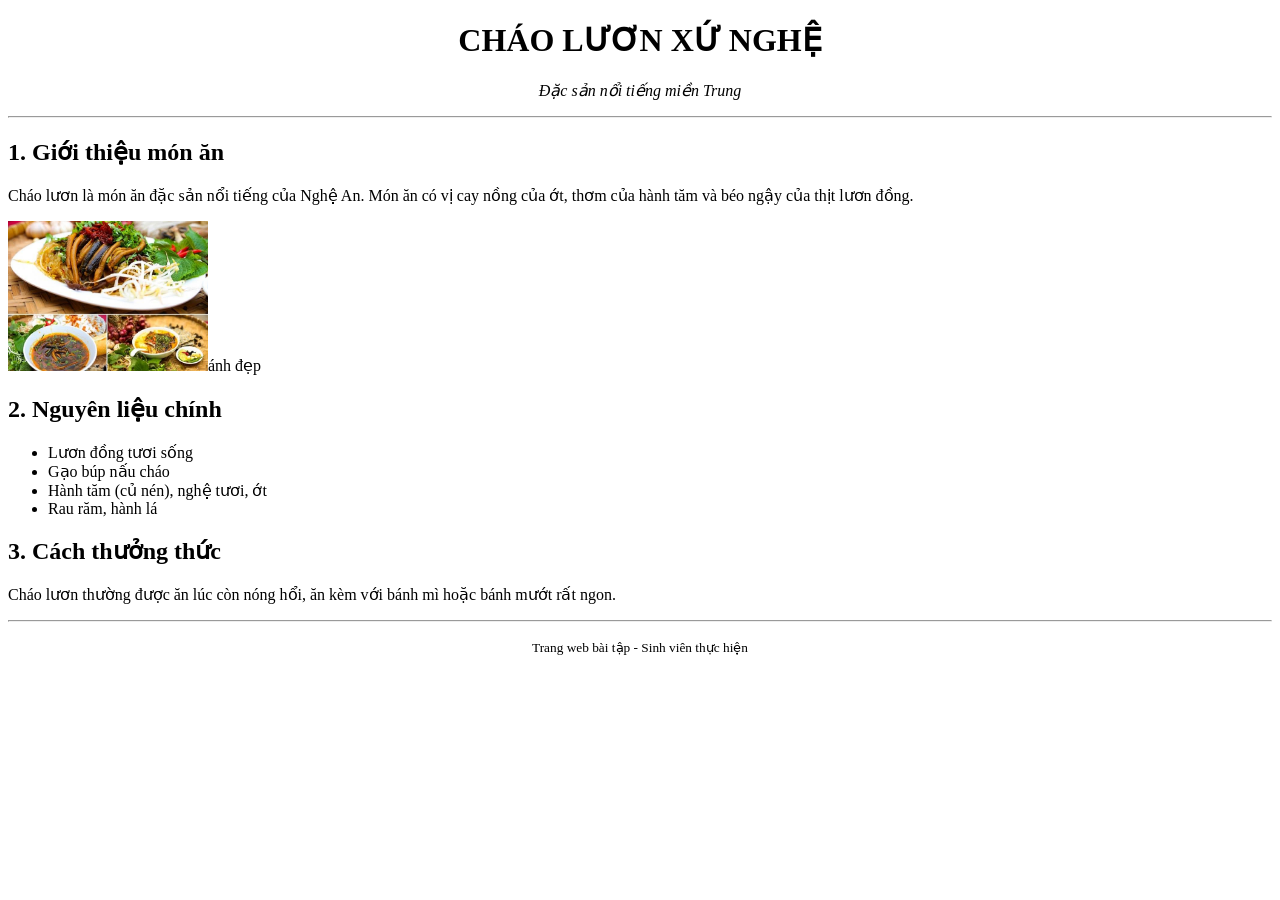
==== index.html @ 2022bf7c "Fix HTML structure and update image source sua anh" ====
<!DOCTYPE html>
<html lang="vi">
<head>
    <meta charset="UTF-8">
    <title>Chao Luon Xu Nghe _ Dac San Mien Trung</title>
</head>
<body>

    <!-- Tiêu đề chính -->
    <h1 align="center">CHÁO LƯƠN XỨ NGHỆ</h1>
    <p align="center"><i>Đặc sản nổi tiếng miền Trung</i></p>

    <hr>

     
</body>
    <!-- Giới thiệu -->
    <h2>1. Giới thiệu món ăn</h2>
    <p>Cháo lươn là món ăn đặc sản nổi tiếng của Nghệ An. Món ăn có vị cay nồng của ớt, thơm của hành tăm và béo ngậy của thịt lươn đồng.</p>
 <img src="chao-luon.jpg" title="ánh
        đẹp" alt="Không có anh" width="200"
          height="150">ánh đẹp
    <!-- Nguyên liệu -->
    <h2>2. Nguyên liệu chính</h2>
    <ul>
        <li>Lươn đồng tươi sống</li>
        <li>Gạo búp nấu cháo</li>
        <li>Hành tăm (củ nén), nghệ tươi, ớt</li>
        <li>Rau răm, hành lá</li>
    </ul>

    <!-- Thưởng thức -->
    <h2>3. Cách thưởng thức</h2>
    <p>Cháo lươn thường được ăn lúc còn nóng hổi, ăn kèm với bánh mì hoặc bánh mướt rất ngon.</p>

    <hr>

    <!-- Chân trang -->
    <p align="center"><small>Trang web bài tập - Sinh viên thực hiện</small></p>

</body>
</html>
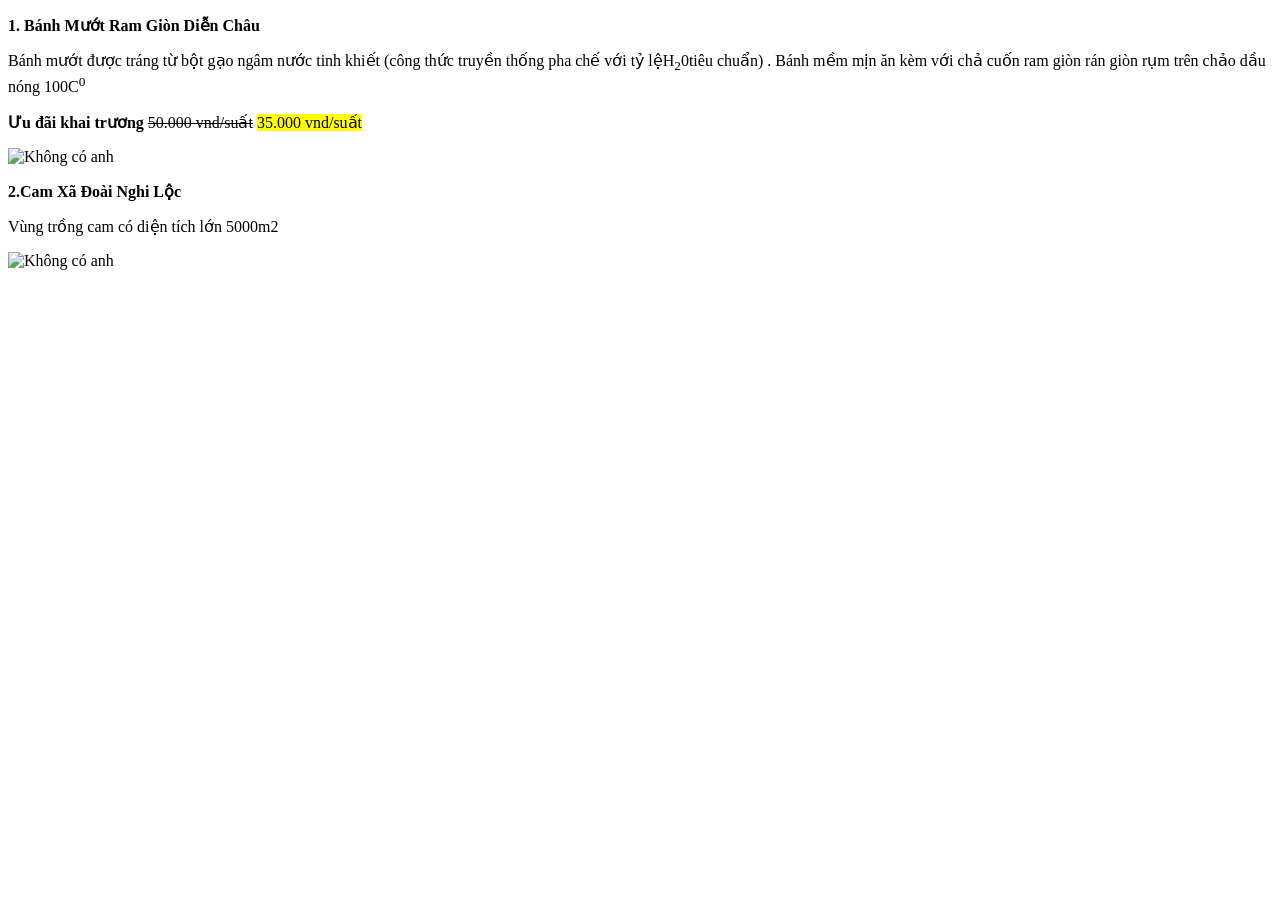
==== commit e00810c4: "Add files via upload" ====
--- a/index.html
+++ b/index.html
@@ -1,42 +1,22 @@
+
 <!DOCTYPE html>
-<html lang="vi">
+<html lang="en">
 <head>
     <meta charset="UTF-8">
-    <title>Chao Luon Xu Nghe _ Dac San Mien Trung</title>
+    <meta name="viewport" content="width=device-width, initial-scale=1.0">
+   <p> <b> 1. Bánh Mướt Ram Giòn Diễn Châu </b></p>
 </head>
 <body>
-
-    <!-- Tiêu đề chính -->
-    <h1 align="center">CHÁO LƯƠN XỨ NGHỆ</h1>
-    <p align="center"><i>Đặc sản nổi tiếng miền Trung</i></p>
-
-    <hr>
-
-     
+<p>Bánh mướt được tráng từ bột gạo ngâm nước tinh khiết (công thức truyền thống pha chế với tỷ lệH<sub>2</sub>0tiêu chuẩn)
+    . Bánh mềm mịn ăn kèm với chả cuốn ram giòn rán giòn rụm trên chảo dầu nóng 100C<sup>0</sup>  </p>
+<p><b>Ưu đãi khai trương</b>
+    <del> 50.000 vnd/suất</del>
+<mark>35.000 vnd/suất</mark></p>
+<img src="https://www.alltours.vn/wp-content/uploads/2016/11/banhmuotdienchau-300x225.jpg" 
+title="ánhđẹp" alt="Không có anh" width="200"height="150">
+<p> <b>2.Cam Xã Đoài Nghi Lộc </b></p>
+<P> Vùng trồng cam có diện tích lớn 5000m2</P>
+<img src="https://vietnammm.com/wp-content/uploads/2026/08/cam-xa-doai.jpg" 
+title="ánhđẹp" alt="Không có anh" width="200"height="150">
 </body>
-    <!-- Giới thiệu -->
-    <h2>1. Giới thiệu món ăn</h2>
-    <p>Cháo lươn là món ăn đặc sản nổi tiếng của Nghệ An. Món ăn có vị cay nồng của ớt, thơm của hành tăm và béo ngậy của thịt lươn đồng.</p>
- <img src="chao-luon.jpg" title="ánh
-        đẹp" alt="Không có anh" width="200"
-          height="150">ánh đẹp
-    <!-- Nguyên liệu -->
-    <h2>2. Nguyên liệu chính</h2>
-    <ul>
-        <li>Lươn đồng tươi sống</li>
-        <li>Gạo búp nấu cháo</li>
-        <li>Hành tăm (củ nén), nghệ tươi, ớt</li>
-        <li>Rau răm, hành lá</li>
-    </ul>
-
-    <!-- Thưởng thức -->
-    <h2>3. Cách thưởng thức</h2>
-    <p>Cháo lươn thường được ăn lúc còn nóng hổi, ăn kèm với bánh mì hoặc bánh mướt rất ngon.</p>
-
-    <hr>
-
-    <!-- Chân trang -->
-    <p align="center"><small>Trang web bài tập - Sinh viên thực hiện</small></p>
-
-</body>
-</html>
+</html>
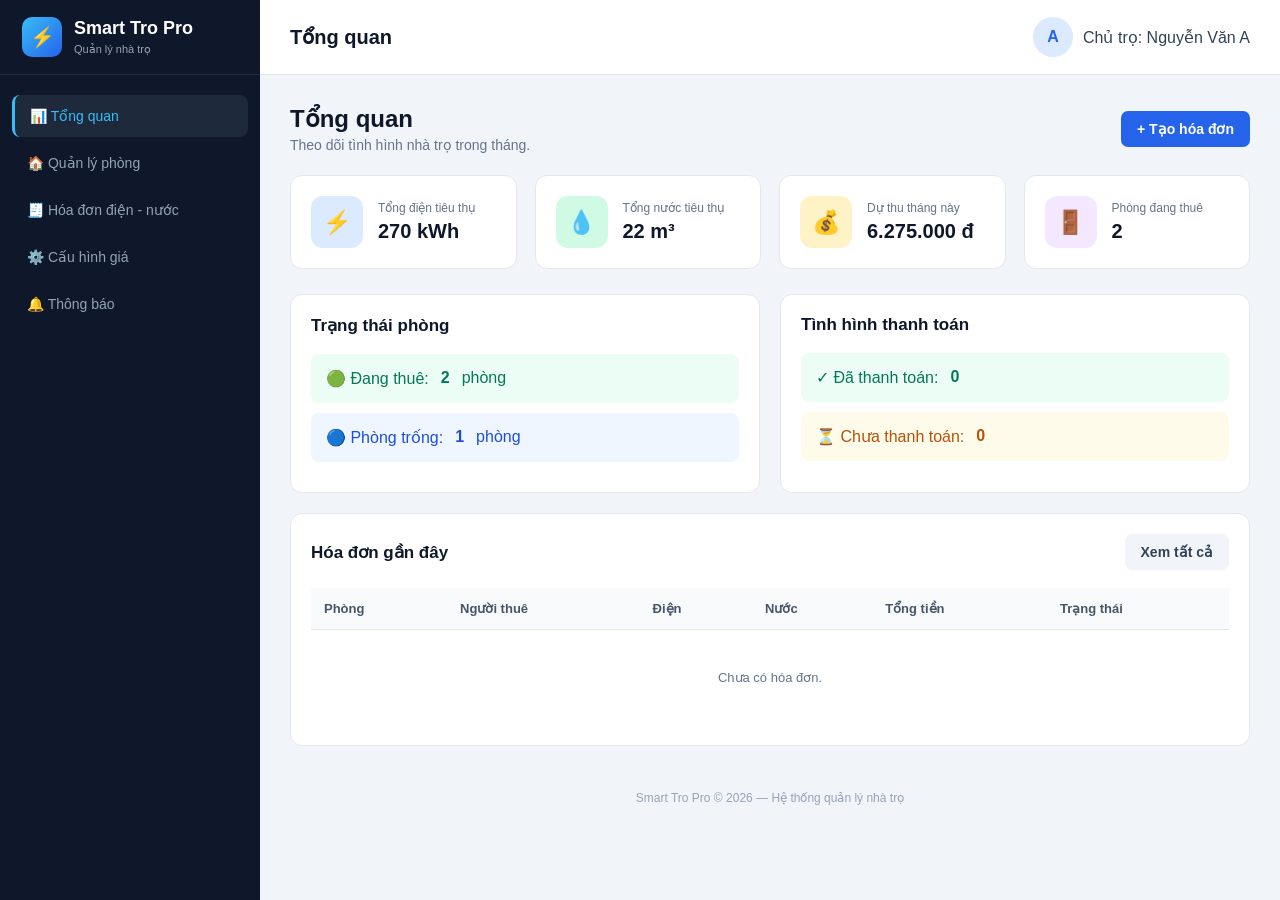
==== commit c39e6ae6: "Add files via upload" ====
--- a/index.html
+++ b/index.html
@@ -1,22 +1,2813 @@
-
 <!DOCTYPE html>
-<html lang="en">
+<html lang="vi">
 <head>
-    <meta charset="UTF-8">
-    <meta name="viewport" content="width=device-width, initial-scale=1.0">
-   <p> <b> 1. Bánh Mướt Ram Giòn Diễn Châu </b></p>
+<meta charset="UTF-8">
+<meta name="viewport" content="width=device-width, initial-scale=1.0">
+<title>Smart Tro Pro - Quản lý điện nước</title>
+
+<style>
+:root{
+    --primary:#2563eb;
+    --primary-dark:#1d4ed8;
+    --dark:#0f172a;
+    --dark-2:#1e293b;
+    --bg:#f1f5f9;
+    --card:#fff;
+    --text:#334155;
+    --muted:#64748b;
+    --border:#e2e8f0;
+    --success:#10b981;
+    --warning:#f59e0b;
+    --danger:#ef4444;
+    --purple:#9333ea;
+}
+
+*{
+    box-sizing:border-box;
+    margin:0;
+    padding:0;
+    font-family:Segoe UI,Tahoma,Geneva,Verdana,sans-serif;
+}
+
+body{
+    background:var(--bg);
+    color:var(--text);
+    min-height:100vh;
+}
+
+/* ================= SIDEBAR ================= */
+
+.sidebar{
+    position:fixed;
+    left:0;
+    top:0;
+    bottom:0;
+    width:260px;
+    background:var(--dark);
+    color:white;
+    z-index:1000;
+    transition:.3s;
+}
+
+.brand{
+    height:75px;
+    display:flex;
+    align-items:center;
+    gap:12px;
+    padding:0 22px;
+    border-bottom:1px solid var(--dark-2);
+}
+
+.brand-icon{
+    width:40px;
+    height:40px;
+    border-radius:10px;
+    background:linear-gradient(135deg,#38bdf8,#2563eb);
+    display:flex;
+    align-items:center;
+    justify-content:center;
+    font-size:20px;
+}
+
+.brand h2{
+    font-size:18px;
+}
+
+.brand small{
+    color:#94a3b8;
+    font-size:11px;
+}
+
+.menu{
+    list-style:none;
+    padding:20px 12px;
+}
+
+.menu li{
+    margin-bottom:5px;
+}
+
+.menu button{
+    width:100%;
+    border:0;
+    background:none;
+    color:#94a3b8;
+    padding:13px 15px;
+    border-radius:8px;
+    text-align:left;
+    cursor:pointer;
+    font-size:14px;
+    display:flex;
+    gap:12px;
+    align-items:center;
+}
+
+.menu button:hover,
+.menu button.active{
+    background:var(--dark-2);
+    color:#38bdf8;
+}
+
+.menu button.active{
+    border-left:3px solid #38bdf8;
+}
+
+/* ================= MAIN ================= */
+
+.main{
+    margin-left:260px;
+    min-height:100vh;
+}
+
+.topbar{
+    height:75px;
+    background:white;
+    border-bottom:1px solid var(--border);
+    display:flex;
+    align-items:center;
+    justify-content:space-between;
+    padding:0 30px;
+    position:sticky;
+    top:0;
+    z-index:500;
+}
+
+.topbar-left{
+    display:flex;
+    align-items:center;
+    gap:15px;
+}
+
+.menu-toggle{
+    display:none;
+    border:0;
+    background:#eff6ff;
+    color:var(--primary);
+    width:40px;
+    height:40px;
+    border-radius:8px;
+    cursor:pointer;
+}
+
+.topbar h1{
+    color:var(--dark);
+    font-size:20px;
+}
+
+.user{
+    display:flex;
+    align-items:center;
+    gap:10px;
+}
+
+.avatar{
+    width:40px;
+    height:40px;
+    border-radius:50%;
+    background:#dbeafe;
+    color:var(--primary);
+    display:flex;
+    align-items:center;
+    justify-content:center;
+    font-weight:bold;
+}
+
+/* ================= CONTENT ================= */
+
+.content{
+    padding:30px;
+}
+
+.page{
+    display:none;
+}
+
+.page.active{
+    display:block;
+}
+
+.page-header{
+    display:flex;
+    justify-content:space-between;
+    align-items:center;
+    gap:15px;
+    margin-bottom:22px;
+}
+
+.page-header h2{
+    color:var(--dark);
+    font-size:24px;
+}
+
+.page-header p{
+    color:var(--muted);
+    margin-top:4px;
+    font-size:14px;
+}
+
+/* ================= BUTTON ================= */
+
+.btn{
+    border:0;
+    border-radius:7px;
+    padding:10px 16px;
+    cursor:pointer;
+    font-weight:600;
+    font-size:14px;
+    transition:.2s;
+}
+
+.btn-primary{
+    background:var(--primary);
+    color:white;
+}
+
+.btn-primary:hover{
+    background:var(--primary-dark);
+}
+
+.btn-success{
+    background:var(--success);
+    color:white;
+}
+
+.btn-danger{
+    background:var(--danger);
+    color:white;
+}
+
+.btn-light{
+    background:#f1f5f9;
+    color:var(--text);
+}
+
+.btn-warning{
+    background:var(--warning);
+    color:white;
+}
+
+/* ================= STATS ================= */
+
+.stats{
+    display:grid;
+    grid-template-columns:repeat(4,1fr);
+    gap:18px;
+    margin-bottom:25px;
+}
+
+.stat{
+    background:white;
+    border:1px solid var(--border);
+    border-radius:12px;
+    padding:20px;
+    display:flex;
+    align-items:center;
+    gap:15px;
+}
+
+.stat-icon{
+    width:52px;
+    height:52px;
+    border-radius:12px;
+    display:flex;
+    align-items:center;
+    justify-content:center;
+    font-size:23px;
+}
+
+.blue{background:#dbeafe;color:#2563eb}
+.green{background:#d1fae5;color:#059669}
+.orange{background:#fef3c7;color:#d97706}
+.purple{background:#f3e8ff;color:#9333ea}
+
+.stat small{
+    display:block;
+    color:var(--muted);
+    font-size:12px;
+    margin-bottom:5px;
+}
+
+.stat strong{
+    color:var(--dark);
+    font-size:20px;
+}
+
+/* ================= CARD ================= */
+
+.card{
+    background:white;
+    border:1px solid var(--border);
+    border-radius:12px;
+    padding:20px;
+    margin-bottom:20px;
+}
+
+.card-title{
+    color:var(--dark);
+    font-size:17px;
+    font-weight:700;
+    margin-bottom:18px;
+    display:flex;
+    align-items:center;
+    justify-content:space-between;
+}
+
+/* ================= TABLE ================= */
+
+.table-wrap{
+    width:100%;
+    overflow-x:auto;
+}
+
+table{
+    width:100%;
+    border-collapse:collapse;
+    min-width:850px;
+}
+
+th{
+    background:#f8fafc;
+    color:#475569;
+    font-size:13px;
+    padding:13px;
+    text-align:left;
+    white-space:nowrap;
+}
+
+td{
+    padding:13px;
+    border-top:1px solid var(--border);
+    font-size:13px;
+}
+
+tr:hover td{
+    background:#f8fafc;
+}
+
+.badge{
+    display:inline-block;
+    padding:5px 9px;
+    border-radius:20px;
+    font-size:11px;
+    font-weight:700;
+}
+
+.badge-success{
+    background:#d1fae5;
+    color:#047857;
+}
+
+.badge-warning{
+    background:#fef3c7;
+    color:#b45309;
+}
+
+.badge-danger{
+    background:#fee2e2;
+    color:#b91c1c;
+}
+
+.actions{
+    display:flex;
+    gap:5px;
+}
+
+.icon-btn{
+    border:0;
+    width:32px;
+    height:32px;
+    border-radius:6px;
+    cursor:pointer;
+    background:#f1f5f9;
+    color:#475569;
+}
+
+.icon-btn:hover{
+    background:#dbeafe;
+    color:var(--primary);
+}
+
+/* ================= GRID ================= */
+
+.grid-2{
+    display:grid;
+    grid-template-columns:1fr 1fr;
+    gap:20px;
+}
+
+.grid-3{
+    display:grid;
+    grid-template-columns:repeat(3,1fr);
+    gap:20px;
+}
+
+/* ================= FORM ================= */
+
+.form-group{
+    margin-bottom:15px;
+}
+
+.form-group label{
+    display:block;
+    margin-bottom:6px;
+    color:#475569;
+    font-size:13px;
+    font-weight:600;
+}
+
+.form-group input,
+.form-group select,
+.form-group textarea{
+    width:100%;
+    border:1px solid var(--border);
+    border-radius:7px;
+    padding:10px 12px;
+    outline:none;
+    font-size:14px;
+    background:white;
+}
+
+.form-group textarea{
+    min-height:100px;
+    resize:vertical;
+}
+
+.form-group input:focus,
+.form-group select:focus,
+.form-group textarea:focus{
+    border-color:var(--primary);
+    box-shadow:0 0 0 3px #dbeafe;
+}
+
+.form-row{
+    display:grid;
+    grid-template-columns:1fr 1fr;
+    gap:15px;
+}
+
+/* ================= SEARCH ================= */
+
+.toolbar{
+    display:flex;
+    justify-content:space-between;
+    gap:15px;
+    margin-bottom:15px;
+}
+
+.search{
+    position:relative;
+    max-width:350px;
+    width:100%;
+}
+
+.search input{
+    width:100%;
+    border:1px solid var(--border);
+    padding:10px 12px 10px 38px;
+    border-radius:7px;
+    outline:none;
+}
+
+.search span{
+    position:absolute;
+    left:13px;
+    top:10px;
+    color:var(--muted);
+}
+
+/* ================= MODAL ================= */
+
+.modal{
+    position:fixed;
+    inset:0;
+    background:rgba(15,23,42,.55);
+    display:none;
+    align-items:center;
+    justify-content:center;
+    z-index:2000;
+    padding:20px;
+}
+
+.modal.show{
+    display:flex;
+}
+
+.modal-box{
+    width:100%;
+    max-width:650px;
+    max-height:90vh;
+    overflow-y:auto;
+    background:white;
+    border-radius:12px;
+    padding:25px;
+}
+
+.modal-header{
+    display:flex;
+    justify-content:space-between;
+    align-items:center;
+    margin-bottom:20px;
+}
+
+.modal-header h3{
+    color:var(--dark);
+}
+
+.close{
+    border:0;
+    background:#f1f5f9;
+    width:35px;
+    height:35px;
+    border-radius:7px;
+    cursor:pointer;
+    font-size:18px;
+}
+
+.modal-footer{
+    display:flex;
+    justify-content:flex-end;
+    gap:10px;
+    margin-top:20px;
+}
+
+/* ================= CALCULATION ================= */
+
+.calculation{
+    background:#f8fafc;
+    border:1px dashed #cbd5e1;
+    border-radius:8px;
+    padding:15px;
+    margin-top:10px;
+}
+
+.calc-row{
+    display:flex;
+    justify-content:space-between;
+    padding:6px 0;
+    font-size:14px;
+}
+
+.calc-total{
+    border-top:1px solid var(--border);
+    margin-top:7px;
+    padding-top:10px;
+    color:var(--primary);
+    font-size:18px;
+    font-weight:700;
+}
+
+/* ================= NOTICE ================= */
+
+.notice{
+    padding:15px;
+    border-radius:8px;
+    margin-bottom:10px;
+    display:flex;
+    gap:12px;
+}
+
+.notice.info{
+    background:#eff6ff;
+    color:#1d4ed8;
+}
+
+.notice.warning{
+    background:#fffbeb;
+    color:#b45309;
+}
+
+.notice.success{
+    background:#ecfdf5;
+    color:#047857;
+}
+
+/* ================= EMPTY ================= */
+
+.empty{
+    text-align:center;
+    padding:40px;
+    color:var(--muted);
+}
+
+/* ================= FOOTER ================= */
+
+.footer{
+    text-align:center;
+    padding:25px;
+    color:#94a3b8;
+    font-size:12px;
+}
+
+/* ================= RESPONSIVE ================= */
+
+@media(max-width:1100px){
+    .stats{
+        grid-template-columns:repeat(2,1fr);
+    }
+
+    .grid-3{
+        grid-template-columns:1fr 1fr;
+    }
+}
+
+@media(max-width:800px){
+    .sidebar{
+        transform:translateX(-100%);
+    }
+
+    .sidebar.open{
+        transform:translateX(0);
+    }
+
+    .main{
+        margin-left:0;
+    }
+
+    .menu-toggle{
+        display:block;
+    }
+
+    .content{
+        padding:20px 15px;
+    }
+
+    .topbar{
+        padding:0 15px;
+    }
+
+    .user span{
+        display:none;
+    }
+
+    .grid-2,
+    .grid-3{
+        grid-template-columns:1fr;
+    }
+
+    .stats{
+        grid-template-columns:1fr 1fr;
+    }
+
+    .page-header{
+        align-items:flex-start;
+        flex-direction:column;
+    }
+}
+
+@media(max-width:500px){
+    .stats{
+        grid-template-columns:1fr;
+    }
+
+    .form-row{
+        grid-template-columns:1fr;
+    }
+
+    .toolbar{
+        flex-direction:column;
+    }
+}
+</style>
 </head>
+
 <body>
-<p>Bánh mướt được tráng từ bột gạo ngâm nước tinh khiết (công thức truyền thống pha chế với tỷ lệH<sub>2</sub>0tiêu chuẩn)
-    . Bánh mềm mịn ăn kèm với chả cuốn ram giòn rán giòn rụm trên chảo dầu nóng 100C<sup>0</sup>  </p>
-<p><b>Ưu đãi khai trương</b>
-    <del> 50.000 vnd/suất</del>
-<mark>35.000 vnd/suất</mark></p>
-<img src="https://www.alltours.vn/wp-content/uploads/2016/11/banhmuotdienchau-300x225.jpg" 
-title="ánhđẹp" alt="Không có anh" width="200"height="150">
-<p> <b>2.Cam Xã Đoài Nghi Lộc </b></p>
-<P> Vùng trồng cam có diện tích lớn 5000m2</P>
-<img src="https://vietnammm.com/wp-content/uploads/2026/08/cam-xa-doai.jpg" 
-title="ánhđẹp" alt="Không có anh" width="200"height="150">
+
+<!-- ================= SIDEBAR ================= -->
+
+<aside class="sidebar" id="sidebar">
+
+    <div class="brand">
+        <div class="brand-icon">⚡</div>
+        <div>
+            <h2>Smart Tro Pro</h2>
+            <small>Quản lý nhà trọ</small>
+        </div>
+    </div>
+
+    <ul class="menu">
+
+        <li>
+            <button class="nav-btn active" data-page="dashboard">
+                📊 Tổng quan
+            </button>
+        </li>
+
+        <li>
+            <button class="nav-btn" data-page="rooms">
+                🏠 Quản lý phòng
+            </button>
+        </li>
+
+        <li>
+            <button class="nav-btn" data-page="bills">
+                🧾 Hóa đơn điện - nước
+            </button>
+        </li>
+
+        <li>
+            <button class="nav-btn" data-page="prices">
+                ⚙️ Cấu hình giá
+            </button>
+        </li>
+
+        <li>
+            <button class="nav-btn" data-page="notifications">
+                🔔 Thông báo
+            </button>
+        </li>
+
+    </ul>
+
+</aside>
+
+
+<!-- ================= MAIN ================= -->
+
+<main class="main">
+
+    <header class="topbar">
+
+        <div class="topbar-left">
+
+            <button class="menu-toggle" onclick="toggleSidebar()">
+                ☰
+            </button>
+
+            <div>
+                <h1 id="pageTitle">Tổng quan</h1>
+            </div>
+
+        </div>
+
+        <div class="user">
+            <div class="avatar">A</div>
+            <span>Chủ trọ: Nguyễn Văn A</span>
+        </div>
+
+    </header>
+
+
+    <section class="content">
+
+        <!-- ==================================================
+             DASHBOARD
+        =================================================== -->
+
+        <div class="page active" id="dashboard">
+
+            <div class="page-header">
+                <div>
+                    <h2>Tổng quan</h2>
+                    <p>Theo dõi tình hình nhà trọ trong tháng.</p>
+                </div>
+
+                <button class="btn btn-primary" onclick="openBillModal()">
+                    + Tạo hóa đơn
+                </button>
+            </div>
+
+
+            <div class="stats">
+
+                <div class="stat">
+                    <div class="stat-icon blue">⚡</div>
+                    <div>
+                        <small>Tổng điện tiêu thụ</small>
+                        <strong id="totalElectricity">0 kWh</strong>
+                    </div>
+                </div>
+
+                <div class="stat">
+                    <div class="stat-icon green">💧</div>
+                    <div>
+                        <small>Tổng nước tiêu thụ</small>
+                        <strong id="totalWater">0 m³</strong>
+                    </div>
+                </div>
+
+                <div class="stat">
+                    <div class="stat-icon orange">💰</div>
+                    <div>
+                        <small>Dự thu tháng này</small>
+                        <strong id="totalRevenue">0 đ</strong>
+                    </div>
+                </div>
+
+                <div class="stat">
+                    <div class="stat-icon purple">🚪</div>
+                    <div>
+                        <small>Phòng đang thuê</small>
+                        <strong id="occupiedRooms">0</strong>
+                    </div>
+                </div>
+
+            </div>
+
+
+            <div class="grid-2">
+
+                <div class="card">
+
+                    <div class="card-title">
+                        <span>Trạng thái phòng</span>
+                    </div>
+
+                    <div id="roomStatus"></div>
+
+                </div>
+
+
+                <div class="card">
+
+                    <div class="card-title">
+                        <span>Tình hình thanh toán</span>
+                    </div>
+
+                    <div id="paymentStatus"></div>
+
+                </div>
+
+            </div>
+
+
+            <div class="card">
+
+                <div class="card-title">
+                    <span>Hóa đơn gần đây</span>
+
+                    <button class="btn btn-light" onclick="showPage('bills')">
+                        Xem tất cả
+                    </button>
+                </div>
+
+                <div class="table-wrap">
+
+                    <table>
+
+                        <thead>
+                            <tr>
+                                <th>Phòng</th>
+                                <th>Người thuê</th>
+                                <th>Điện</th>
+                                <th>Nước</th>
+                                <th>Tổng tiền</th>
+                                <th>Trạng thái</th>
+                            </tr>
+                        </thead>
+
+                        <tbody id="dashboardBills"></tbody>
+
+                    </table>
+
+                </div>
+
+            </div>
+
+        </div>
+
+
+        <!-- ==================================================
+             ROOMS
+        =================================================== -->
+
+        <div class="page" id="rooms">
+
+            <div class="page-header">
+
+                <div>
+                    <h2>Quản lý phòng</h2>
+                    <p>Quản lý người thuê và chỉ số điện nước.</p>
+                </div>
+
+                <button class="btn btn-primary" onclick="openRoomModal()">
+                    + Thêm phòng
+                </button>
+
+            </div>
+
+
+            <div class="card">
+
+                <div class="toolbar">
+
+                    <div class="search">
+                        <span>🔍</span>
+                        <input
+                            type="text"
+                            id="roomSearch"
+                            placeholder="Tìm phòng hoặc người thuê..."
+                            oninput="renderRooms()"
+                        >
+                    </div>
+
+                </div>
+
+
+                <div class="table-wrap">
+
+                    <table>
+
+                        <thead>
+                            <tr>
+                                <th>Phòng</th>
+                                <th>Người thuê</th>
+                                <th>SĐT</th>
+                                <th>Tiền phòng</th>
+                                <th>Điện</th>
+                                <th>Nước</th>
+                                <th>Trạng thái</th>
+                                <th>Thao tác</th>
+                            </tr>
+                        </thead>
+
+                        <tbody id="roomsTable"></tbody>
+
+                    </table>
+
+                </div>
+
+            </div>
+
+        </div>
+
+
+        <!-- ==================================================
+             BILLS
+        =================================================== -->
+
+        <div class="page" id="bills">
+
+            <div class="page-header">
+
+                <div>
+                    <h2>Hóa đơn điện - nước</h2>
+                    <p>Tạo và quản lý hóa đơn hàng tháng.</p>
+                </div>
+
+                <button class="btn btn-primary" onclick="openBillModal()">
+                    + Tạo hóa đơn
+                </button>
+
+            </div>
+
+
+            <div class="card">
+
+                <div class="toolbar">
+
+                    <div class="search">
+                        <span>🔍</span>
+                        <input
+                            type="text"
+                            id="billSearch"
+                            placeholder="Tìm phòng..."
+                            oninput="renderBills()"
+                        >
+                    </div>
+
+                    <select
+                        id="billFilter"
+                        onchange="renderBills()"
+                        style="padding:10px;border:1px solid #e2e8f0;border-radius:7px;"
+                    >
+                        <option value="all">Tất cả trạng thái</option>
+                        <option value="paid">Đã thanh toán</option>
+                        <option value="unpaid">Chưa thanh toán</option>
+                    </select>
+
+                </div>
+
+
+                <div class="table-wrap">
+
+                    <table>
+
+                        <thead>
+                            <tr>
+                                <th>Tháng</th>
+                                <th>Phòng</th>
+                                <th>Điện</th>
+                                <th>Nước</th>
+                                <th>Tiền phòng</th>
+                                <th>Tổng</th>
+                                <th>Trạng thái</th>
+                                <th>Thao tác</th>
+                            </tr>
+                        </thead>
+
+                        <tbody id="billsTable"></tbody>
+
+                    </table>
+
+                </div>
+
+            </div>
+
+        </div>
+
+
+        <!-- ==================================================
+             PRICES
+        =================================================== -->
+
+        <div class="page" id="prices">
+
+            <div class="page-header">
+
+                <div>
+                    <h2>Cấu hình giá</h2>
+                    <p>Cài đặt đơn giá sử dụng trong hệ thống.</p>
+                </div>
+
+            </div>
+
+
+            <div class="grid-2">
+
+                <div class="card">
+
+                    <div class="card-title">
+                        ⚡ Giá điện
+                    </div>
+
+                    <div class="form-group">
+
+                        <label>Đơn giá điện / kWh</label>
+
+                        <input
+                            type="number"
+                            id="electricPrice"
+                            min="0"
+                        >
+
+                    </div>
+
+                    <button class="btn btn-primary" onclick="savePrices()">
+                        Lưu giá điện
+                    </button>
+
+                </div>
+
+
+                <div class="card">
+
+                    <div class="card-title">
+                        💧 Giá nước
+                    </div>
+
+                    <div class="form-group">
+
+                        <label>Đơn giá nước / m³</label>
+
+                        <input
+                            type="number"
+                            id="waterPrice"
+                            min="0"
+                        >
+
+                    </div>
+
+                    <button class="btn btn-primary" onclick="savePrices()">
+                        Lưu giá nước
+                    </button>
+
+                </div>
+
+            </div>
+
+
+            <div class="card">
+
+                <div class="card-title">
+                    Thông tin giá hiện tại
+                </div>
+
+                <div id="priceInfo"></div>
+
+            </div>
+
+        </div>
+
+
+        <!-- ==================================================
+             NOTIFICATIONS
+        =================================================== -->
+
+        <div class="page" id="notifications">
+
+            <div class="page-header">
+
+                <div>
+                    <h2>Thông báo người thuê</h2>
+                    <p>Tạo nội dung thông báo cho khách trọ.</p>
+                </div>
+
+            </div>
+
+
+            <div class="grid-2">
+
+                <div class="card">
+
+                    <div class="card-title">
+                        Tạo thông báo
+                    </div>
+
+                    <div class="form-group">
+
+                        <label>Phòng nhận thông báo</label>
+
+                        <select id="notificationRoom"></select>
+
+                    </div>
+
+                    <div class="form-group">
+
+                        <label>Tiêu đề</label>
+
+                        <input
+                            type="text"
+                            id="notificationTitle"
+                            placeholder="Ví dụ: Thông báo tiền điện tháng 9"
+                        >
+
+                    </div>
+
+                    <div class="form-group">
+
+                        <label>Nội dung</label>
+
+                        <textarea
+                            id="notificationContent"
+                            placeholder="Nhập nội dung thông báo..."
+                        ></textarea>
+
+                    </div>
+
+                    <button
+                        class="btn btn-primary"
+                        onclick="createNotification()"
+                    >
+                        Gửi thông báo
+                    </button>
+
+                </div>
+
+
+                <div class="card">
+
+                    <div class="card-title">
+                        Thông báo gần đây
+                    </div>
+
+                    <div id="notificationList"></div>
+
+                </div>
+
+            </div>
+
+        </div>
+
+
+        <div class="footer">
+            Smart Tro Pro © 2026 — Hệ thống quản lý nhà trọ
+        </div>
+
+    </section>
+
+</main>
+
+
+<!-- ==================================================
+     ROOM MODAL
+================================================== -->
+
+<div class="modal" id="roomModal">
+
+    <div class="modal-box">
+
+        <div class="modal-header">
+
+            <h3 id="roomModalTitle">Thêm phòng</h3>
+
+            <button class="close" onclick="closeModal('roomModal')">
+                ×
+            </button>
+
+        </div>
+
+
+        <input type="hidden" id="roomId">
+
+
+        <div class="form-row">
+
+            <div class="form-group">
+                <label>Số phòng</label>
+                <input id="roomNumber" placeholder="Ví dụ: P101">
+            </div>
+
+            <div class="form-group">
+                <label>Trạng thái</label>
+
+                <select id="roomStatusSelect">
+                    <option value="occupied">Đang thuê</option>
+                    <option value="empty">Phòng trống</option>
+                </select>
+
+            </div>
+
+        </div>
+
+
+        <div class="form-group">
+            <label>Tên người thuê</label>
+            <input id="tenantName" placeholder="Nguyễn Văn B">
+        </div>
+
+
+        <div class="form-group">
+            <label>Số điện thoại</label>
+            <input id="tenantPhone" placeholder="09xxxxxxxx">
+        </div>
+
+
+        <div class="form-row">
+
+            <div class="form-group">
+                <label>Tiền phòng / tháng</label>
+                <input type="number" id="roomPrice" min="0">
+            </div>
+
+            <div class="form-group">
+                <label>Số người</label>
+                <input type="number" id="people" min="1" value="1">
+            </div>
+
+        </div>
+
+
+        <div class="form-row">
+
+            <div class="form-group">
+                <label>Điện đầu kỳ</label>
+                <input type="number" id="electricOld" min="0" value="0">
+            </div>
+
+            <div class="form-group">
+                <label>Điện cuối kỳ</label>
+                <input type="number" id="electricNew" min="0" value="0">
+            </div>
+
+        </div>
+
+
+        <div class="form-row">
+
+            <div class="form-group">
+                <label>Nước đầu kỳ</label>
+                <input type="number" id="waterOld" min="0" value="0">
+            </div>
+
+            <div class="form-group">
+                <label>Nước cuối kỳ</label>
+                <input type="number" id="waterNew" min="0" value="0">
+            </div>
+
+        </div>
+
+
+        <div class="calculation">
+
+            <div class="calc-row">
+                <span>Điện tiêu thụ</span>
+                <strong id="previewElectric">0 kWh</strong>
+            </div>
+
+            <div class="calc-row">
+                <span>Nước tiêu thụ</span>
+                <strong id="previewWater">0 m³</strong>
+            </div>
+
+        </div>
+
+
+        <div class="modal-footer">
+
+            <button
+                class="btn btn-light"
+                onclick="closeModal('roomModal')"
+            >
+                Hủy
+            </button>
+
+            <button
+                class="btn btn-primary"
+                onclick="saveRoom()"
+            >
+                Lưu phòng
+            </button>
+
+        </div>
+
+    </div>
+
+</div>
+
+
+<!-- ==================================================
+     BILL MODAL
+================================================== -->
+
+<div class="modal" id="billModal">
+
+    <div class="modal-box">
+
+        <div class="modal-header">
+
+            <h3>Tạo hóa đơn</h3>
+
+            <button class="close" onclick="closeModal('billModal')">
+                ×
+            </button>
+
+        </div>
+
+
+        <div class="form-group">
+
+            <label>Phòng</label>
+
+            <select id="billRoom" onchange="loadRoomToBill()"></select>
+
+        </div>
+
+
+        <div class="form-group">
+
+            <label>Tháng</label>
+
+            <input type="month" id="billMonth">
+
+        </div>
+
+
+        <div class="form-row">
+
+            <div class="form-group">
+                <label>Điện đầu kỳ</label>
+                <input type="number" id="billElectricOld" min="0" value="0">
+            </div>
+
+            <div class="form-group">
+                <label>Điện cuối kỳ</label>
+                <input type="number" id="billElectricNew" min="0" value="0">
+            </div>
+
+        </div>
+
+
+        <div class="form-row">
+
+            <div class="form-group">
+                <label>Nước đầu kỳ</label>
+                <input type="number" id="billWaterOld" min="0" value="0">
+            </div>
+
+            <div class="form-group">
+                <label>Nước cuối kỳ</label>
+                <input type="number" id="billWaterNew" min="0" value="0">
+            </div>
+
+        </div>
+
+
+        <div class="calculation">
+
+            <div class="calc-row">
+                <span>Tiền phòng</span>
+                <strong id="billRoomPrice">0 đ</strong>
+            </div>
+
+            <div class="calc-row">
+                <span>Tiền điện</span>
+                <strong id="billElectricMoney">0 đ</strong>
+            </div>
+
+            <div class="calc-row">
+                <span>Tiền nước</span>
+                <strong id="billWaterMoney">0 đ</strong>
+            </div>
+
+            <div class="calc-row calc-total">
+                <span>TỔNG CỘNG</span>
+                <strong id="billTotal">0 đ</strong>
+            </div>
+
+        </div>
+
+
+        <div class="modal-footer">
+
+            <button
+                class="btn btn-light"
+                onclick="closeModal('billModal')"
+            >
+                Hủy
+            </button>
+
+            <button
+                class="btn btn-primary"
+                onclick="saveBill()"
+            >
+                Tạo hóa đơn
+            </button>
+
+        </div>
+
+    </div>
+
+</div>
+
+
+<script>
+
+/* =====================================================
+   DATA
+===================================================== */
+
+const defaultData = {
+
+    prices:{
+        electricity:3500,
+        water:15000
+    },
+
+    rooms:[
+        {
+            id:1,
+            number:"P101",
+            tenant:"Nguyễn Văn Bình",
+            phone:"0901234567",
+            roomPrice:2500000,
+            people:2,
+            electricOld:1200,
+            electricNew:1350,
+            waterOld:80,
+            waterNew:92,
+            status:"occupied"
+        },
+        {
+            id:2,
+            number:"P102",
+            tenant:"Trần Minh Anh",
+            phone:"0912345678",
+            roomPrice:2500000,
+            people:1,
+            electricOld:850,
+            electricNew:970,
+            waterOld:50,
+            waterNew:60,
+            status:"occupied"
+        },
+        {
+            id:3,
+            number:"P103",
+            tenant:"",
+            phone:"",
+            roomPrice:2500000,
+            people:0,
+            electricOld:500,
+            electricNew:500,
+            waterOld:30,
+            waterNew:30,
+            status:"empty"
+        }
+    ],
+
+    bills:[],
+
+    notifications:[]
+
+};
+
+
+/* =====================================================
+   LOAD / SAVE
+===================================================== */
+
+let data = JSON.parse(
+    localStorage.getItem("smartTroData")
+) || defaultData;
+
+
+function saveData(){
+
+    localStorage.setItem(
+        "smartTroData",
+        JSON.stringify(data)
+    );
+
+}
+
+
+/* =====================================================
+   FORMAT
+===================================================== */
+
+function money(value){
+
+    return Number(value || 0)
+        .toLocaleString("vi-VN") + " đ";
+
+}
+
+
+/* =====================================================
+   NAVIGATION
+===================================================== */
+
+const titles = {
+
+    dashboard:"Tổng quan",
+    rooms:"Quản lý phòng",
+    bills:"Hóa đơn điện - nước",
+    prices:"Cấu hình giá",
+    notifications:"Thông báo"
+
+};
+
+
+document.querySelectorAll(".nav-btn")
+.forEach(button=>{
+
+    button.addEventListener("click",()=>{
+
+        showPage(button.dataset.page);
+
+        document
+            .querySelectorAll(".nav-btn")
+            .forEach(b=>b.classList.remove("active"));
+
+        button.classList.add("active");
+
+        closeSidebar();
+
+    });
+
+});
+
+
+function showPage(page){
+
+    document
+        .querySelectorAll(".page")
+        .forEach(p=>p.classList.remove("active"));
+
+    document
+        .getElementById(page)
+        .classList.add("active");
+
+    document.getElementById("pageTitle")
+        .textContent = titles[page] || "";
+
+    if(page==="dashboard") renderDashboard();
+
+    if(page==="rooms") renderRooms();
+
+    if(page==="bills") renderBills();
+
+    if(page==="prices") renderPrices();
+
+    if(page==="notifications"){
+        renderNotifications();
+        populateNotificationRooms();
+    }
+
+}
+
+
+function toggleSidebar(){
+
+    document
+        .getElementById("sidebar")
+        .classList.toggle("open");
+
+}
+
+
+function closeSidebar(){
+
+    document
+        .getElementById("sidebar")
+        .classList.remove("open");
+
+}
+
+
+/* =====================================================
+   DASHBOARD
+===================================================== */
+
+function renderDashboard(){
+
+    let totalElectricity=0;
+    let totalWater=0;
+    let revenue=0;
+    let occupied=0;
+
+    data.rooms.forEach(room=>{
+
+        if(room.status==="occupied"){
+
+            occupied++;
+
+            const elec =
+                Math.max(
+                    0,
+                    Number(room.electricNew)-Number(room.electricOld)
+                );
+
+            const water =
+                Math.max(
+                    0,
+                    Number(room.waterNew)-Number(room.waterOld)
+                );
+
+            totalElectricity += elec;
+            totalWater += water;
+
+            revenue +=
+                Number(room.roomPrice || 0) +
+                elec * data.prices.electricity +
+                water * data.prices.water;
+
+        }
+
+    });
+
+
+    document.getElementById("totalElectricity")
+        .textContent = totalElectricity + " kWh";
+
+    document.getElementById("totalWater")
+        .textContent = totalWater + " m³";
+
+    document.getElementById("totalRevenue")
+        .textContent = money(revenue);
+
+    document.getElementById("occupiedRooms")
+        .textContent = occupied;
+
+
+    const empty =
+        data.rooms.length - occupied;
+
+
+    document.getElementById("roomStatus").innerHTML = `
+
+        <div class="notice success">
+            🟢 Đang thuê:
+            <strong>${occupied}</strong> phòng
+        </div>
+
+        <div class="notice info">
+            🔵 Phòng trống:
+            <strong>${empty}</strong> phòng
+        </div>
+
+    `;
+
+
+    const paid =
+        data.bills.filter(b=>b.status==="paid").length;
+
+    const unpaid =
+        data.bills.filter(b=>b.status==="unpaid").length;
+
+
+    document.getElementById("paymentStatus").innerHTML = `
+
+        <div class="notice success">
+            ✓ Đã thanh toán:
+            <strong>${paid}</strong>
+        </div>
+
+        <div class="notice warning">
+            ⏳ Chưa thanh toán:
+            <strong>${unpaid}</strong>
+        </div>
+
+    `;
+
+
+    const tbody =
+        document.getElementById("dashboardBills");
+
+
+    if(data.bills.length===0){
+
+        tbody.innerHTML=`
+            <tr>
+                <td colspan="6" class="empty">
+                    Chưa có hóa đơn.
+                </td>
+            </tr>
+        `;
+
+        return;
+
+    }
+
+
+    tbody.innerHTML =
+        data.bills.slice(-5).reverse().map(b=>{
+
+            return `
+
+                <tr>
+
+                    <td>${b.roomNumber}</td>
+
+                    <td>${b.tenant || "-"}</td>
+
+                    <td>${b.electricity} kWh</td>
+
+                    <td>${b.water} m³</td>
+
+                    <td><strong>${money(b.total)}</strong></td>
+
+                    <td>
+                        ${
+                            b.status==="paid"
+                            ? `<span class="badge badge-success">Đã thanh toán</span>`
+                            : `<span class="badge badge-warning">Chưa thanh toán</span>`
+                        }
+                    </td>
+
+                </tr>
+
+            `;
+
+        }).join("");
+
+}
+
+
+/* =====================================================
+   ROOMS
+===================================================== */
+
+function renderRooms(){
+
+    const search =
+        document.getElementById("roomSearch")
+        ?.value.toLowerCase() || "";
+
+
+    const rooms =
+        data.rooms.filter(room=>{
+
+            return (
+                room.number.toLowerCase().includes(search) ||
+                room.tenant.toLowerCase().includes(search)
+            );
+
+        });
+
+
+    const tbody =
+        document.getElementById("roomsTable");
+
+
+    if(rooms.length===0){
+
+        tbody.innerHTML=`
+            <tr>
+                <td colspan="8" class="empty">
+                    Không tìm thấy phòng.
+                </td>
+            </tr>
+        `;
+
+        return;
+
+    }
+
+
+    tbody.innerHTML =
+        rooms.map(room=>{
+
+            const electricity =
+                Math.max(
+                    0,
+                    room.electricNew-room.electricOld
+                );
+
+            const water =
+                Math.max(
+                    0,
+                    room.waterNew-room.waterOld
+                );
+
+
+            return `
+
+                <tr>
+
+                    <td>
+                        <strong>${room.number}</strong>
+                    </td>
+
+                    <td>${room.tenant || "-"}</td>
+
+                    <td>${room.phone || "-"}</td>
+
+                    <td>${money(room.roomPrice)}</td>
+
+                    <td>${electricity} kWh</td>
+
+                    <td>${water} m³</td>
+
+                    <td>
+                        ${
+                            room.status==="occupied"
+                            ? `<span class="badge badge-success">Đang thuê</span>`
+                            : `<span class="badge badge-warning">Phòng trống</span>`
+                        }
+                    </td>
+
+                    <td>
+
+                        <div class="actions">
+
+                            <button
+                                class="icon-btn"
+                                onclick="editRoom(${room.id})"
+                                title="Sửa"
+                            >
+                                ✏️
+                            </button>
+
+                            <button
+                                class="icon-btn"
+                                onclick="deleteRoom(${room.id})"
+                                title="Xóa"
+                            >
+                                🗑️
+                            </button>
+
+                        </div>
+
+                    </td>
+
+                </tr>
+
+            `;
+
+        }).join("");
+
+}
+
+
+/* =====================================================
+   ROOM MODAL
+===================================================== */
+
+function openRoomModal(id=null){
+
+    document.getElementById("roomModal")
+        .classList.add("show");
+
+
+    if(id===null){
+
+        document.getElementById("roomModalTitle")
+            .textContent="Thêm phòng";
+
+        document.getElementById("roomId").value="";
+
+        document.getElementById("roomNumber").value="";
+
+        document.getElementById("tenantName").value="";
+
+        document.getElementById("tenantPhone").value="";
+
+        document.getElementById("roomPrice").value=2500000;
+
+        document.getElementById("people").value=1;
+
+        document.getElementById("electricOld").value=0;
+
+        document.getElementById("electricNew").value=0;
+
+        document.getElementById("waterOld").value=0;
+
+        document.getElementById("waterNew").value=0;
+
+        document.getElementById("roomStatusSelect").value="occupied";
+
+    }
+
+}
+
+
+function editRoom(id){
+
+    const room =
+        data.rooms.find(r=>r.id===id);
+
+    if(!room) return;
+
+
+    openRoomModal(id);
+
+
+    document.getElementById("roomModalTitle")
+        .textContent="Chỉnh sửa phòng";
+
+
+    document.getElementById("roomId").value=room.id;
+
+    document.getElementById("roomNumber").value=room.number;
+
+    document.getElementById("tenantName").value=room.tenant;
+
+    document.getElementById("tenantPhone").value=room.phone;
+
+    document.getElementById("roomPrice").value=room.roomPrice;
+
+    document.getElementById("people").value=room.people;
+
+    document.getElementById("electricOld").value=room.electricOld;
+
+    document.getElementById("electricNew").value=room.electricNew;
+
+    document.getElementById("waterOld").value=room.waterOld;
+
+    document.getElementById("waterNew").value=room.waterNew;
+
+    document.getElementById("roomStatusSelect").value=room.status;
+
+    updateRoomPreview();
+
+}
+
+
+function saveRoom(){
+
+    const id =
+        document.getElementById("roomId").value;
+
+
+    const room={
+
+        id:id ? Number(id) : Date.now(),
+
+        number:
+            document.getElementById("roomNumber").value.trim(),
+
+        tenant:
+            document.getElementById("tenantName").value.trim(),
+
+        phone:
+            document.getElementById("tenantPhone").value.trim(),
+
+        roomPrice:
+            Number(document.getElementById("roomPrice").value || 0),
+
+        people:
+            Number(document.getElementById("people").value || 0),
+
+        electricOld:
+            Number(document.getElementById("electricOld").value || 0),
+
+        electricNew:
+            Number(document.getElementById("electricNew").value || 0),
+
+        waterOld:
+            Number(document.getElementById("waterOld").value || 0),
+
+        waterNew:
+            Number(document.getElementById("waterNew").value || 0),
+
+        status:
+            document.getElementById("roomStatusSelect").value
+
+    };
+
+
+    if(!room.number){
+
+        alert("Vui lòng nhập số phòng.");
+
+        return;
+
+    }
+
+
+    if(room.electricNew < room.electricOld){
+
+        alert("Chỉ số điện cuối kỳ không được nhỏ hơn đầu kỳ.");
+
+        return;
+
+    }
+
+
+    if(room.waterNew < room.waterOld){
+
+        alert("Chỉ số nước cuối kỳ không được nhỏ hơn đầu kỳ.");
+
+        return;
+
+    }
+
+
+    if(id){
+
+        const index =
+            data.rooms.findIndex(r=>r.id===Number(id));
+
+        data.rooms[index]=room;
+
+    }else{
+
+        data.rooms.push(room);
+
+    }
+
+
+    saveData();
+
+    closeModal("roomModal");
+
+    renderRooms();
+
+    renderDashboard();
+
+    populateBillRooms();
+
+    populateNotificationRooms();
+
+}
+
+
+function deleteRoom(id){
+
+    const room =
+        data.rooms.find(r=>r.id===id);
+
+    if(!room) return;
+
+
+    if(!confirm(
+        `Bạn có chắc muốn xóa phòng ${room.number}?`
+    )) return;
+
+
+    data.rooms =
+        data.rooms.filter(r=>r.id!==id);
+
+
+    saveData();
+
+    renderRooms();
+
+    renderDashboard();
+
+    populateBillRooms();
+
+    populateNotificationRooms();
+
+}
+
+
+function updateRoomPreview(){
+
+    const oldE =
+        Number(document.getElementById("electricOld").value || 0);
+
+    const newE =
+        Number(document.getElementById("electricNew").value || 0);
+
+    const oldW =
+        Number(document.getElementById("waterOld").value || 0);
+
+    const newW =
+        Number(document.getElementById("waterNew").value || 0);
+
+
+    document.getElementById("previewElectric")
+        .textContent =
+        Math.max(0,newE-oldE) + " kWh";
+
+
+    document.getElementById("previewWater")
+        .textContent =
+        Math.max(0,newW-oldW) + " m³";
+
+}
+
+
+[
+    "electricOld",
+    "electricNew",
+    "waterOld",
+    "waterNew"
+].forEach(id=>{
+
+    document.getElementById(id)
+        .addEventListener("input",updateRoomPreview);
+
+});
+
+
+/* =====================================================
+   BILL
+===================================================== */
+
+function openBillModal(){
+
+    populateBillRooms();
+
+    document.getElementById("billMonth").value =
+        new Date().toISOString().slice(0,7);
+
+    document.getElementById("billModal")
+        .classList.add("show");
+
+    loadRoomToBill();
+
+}
+
+
+function populateBillRooms(){
+
+    const select =
+        document.getElementById("billRoom");
+
+
+    select.innerHTML =
+        data.rooms
+        .filter(r=>r.status==="occupied")
+        .map(r=>
+            `<option value="${r.id}">
+                ${r.number} - ${r.tenant || "Chưa có tên"}
+            </option>`
+        )
+        .join("");
+
+}
+
+
+function loadRoomToBill(){
+
+    const id =
+        Number(document.getElementById("billRoom").value);
+
+
+    const room =
+        data.rooms.find(r=>r.id===id);
+
+
+    if(!room) return;
+
+
+    document.getElementById("billElectricOld").value =
+        room.electricOld;
+
+    document.getElementById("billElectricNew").value =
+        room.electricNew;
+
+    document.getElementById("billWaterOld").value =
+        room.waterOld;
+
+    document.getElementById("billWaterNew").value =
+        room.waterNew;
+
+
+    calculateBill();
+
+}
+
+
+[
+    "billElectricOld",
+    "billElectricNew",
+    "billWaterOld",
+    "billWaterNew"
+].forEach(id=>{
+
+    document.getElementById(id)
+        .addEventListener("input",calculateBill);
+
+});
+
+
+function calculateBill(){
+
+    const id =
+        Number(document.getElementById("billRoom").value);
+
+
+    const room =
+        data.rooms.find(r=>r.id===id);
+
+
+    if(!room) return;
+
+
+    const electric =
+        Math.max(
+            0,
+            Number(document.getElementById("billElectricNew").value || 0) -
+            Number(document.getElementById("billElectricOld").value || 0)
+        );
+
+
+    const water =
+        Math.max(
+            0,
+            Number(document.getElementById("billWaterNew").value || 0) -
+            Number(document.getElementById("billWaterOld").value || 0)
+        );
+
+
+    const electricMoney =
+        electric * data.prices.electricity;
+
+
+    const waterMoney =
+        water * data.prices.water;
+
+
+    const total =
+        Number(room.roomPrice) +
+        electricMoney +
+        waterMoney;
+
+
+    document.getElementById("billRoomPrice")
+        .textContent=money(room.roomPrice);
+
+    document.getElementById("billElectricMoney")
+        .textContent=money(electricMoney);
+
+    document.getElementById("billWaterMoney")
+        .textContent=money(waterMoney);
+
+    document.getElementById("billTotal")
+        .textContent=money(total);
+
+}
+
+
+function saveBill(){
+
+    const roomId =
+        Number(document.getElementById("billRoom").value);
+
+
+    const room =
+        data.rooms.find(r=>r.id===roomId);
+
+
+    if(!room){
+
+        alert("Vui lòng chọn phòng.");
+
+        return;
+
+    }
+
+
+    const month =
+        document.getElementById("billMonth").value;
+
+
+    if(!month){
+
+        alert("Vui lòng chọn tháng.");
+
+        return;
+
+    }
+
+
+    const electricOld =
+        Number(document.getElementById("billElectricOld").value || 0);
+
+    const electricNew =
+        Number(document.getElementById("billElectricNew").value || 0);
+
+    const waterOld =
+        Number(document.getElementById("billWaterOld").value || 0);
+
+    const waterNew =
+        Number(document.getElementById("billWaterNew").value || 0);
+
+
+    if(electricNew < electricOld ||
+       waterNew < waterOld){
+
+        alert("Chỉ số cuối kỳ không được nhỏ hơn đầu kỳ.");
+
+        return;
+
+    }
+
+
+    const electricity =
+        electricNew-electricOld;
+
+    const water =
+        waterNew-waterOld;
+
+
+    const electricMoney =
+        electricity * data.prices.electricity;
+
+    const waterMoney =
+        water * data.prices.water;
+
+
+    const total =
+        room.roomPrice +
+        electricMoney +
+        waterMoney;
+
+
+    const bill={
+
+        id:Date.now(),
+
+        month,
+
+        roomId,
+
+        roomNumber:room.number,
+
+        tenant:room.tenant,
+
+        electricity,
+
+        water,
+
+        roomPrice:room.roomPrice,
+
+        electricMoney,
+
+        waterMoney,
+
+        total,
+
+        status:"unpaid"
+
+    };
+
+
+    data.bills.push(bill);
+
+    saveData();
+
+    closeModal("billModal");
+
+    renderBills();
+
+    renderDashboard();
+
+    alert("Đã tạo hóa đơn thành công.");
+
+}
+
+
+/* =====================================================
+   BILLS TABLE
+===================================================== */
+
+function renderBills(){
+
+    const search =
+        document.getElementById("billSearch")
+        ?.value.toLowerCase() || "";
+
+    const filter =
+        document.getElementById("billFilter")
+        ?.value || "all";
+
+
+    let bills =
+        data.bills.filter(b=>{
+
+            const matchSearch =
+                b.roomNumber.toLowerCase().includes(search) ||
+                (b.tenant || "").toLowerCase().includes(search);
+
+            const matchFilter =
+                filter==="all" ||
+                b.status===filter;
+
+            return matchSearch && matchFilter;
+
+        });
+
+
+    const tbody =
+        document.getElementById("billsTable");
+
+
+    if(bills.length===0){
+
+        tbody.innerHTML=`
+            <tr>
+                <td colspan="8" class="empty">
+                    Chưa có hóa đơn.
+                </td>
+            </tr>
+        `;
+
+        return;
+
+    }
+
+
+    tbody.innerHTML =
+        bills.slice().reverse().map(b=>{
+
+            return `
+
+                <tr>
+
+                    <td>${b.month}</td>
+
+                    <td>
+                        <strong>${b.roomNumber}</strong>
+                    </td>
+
+                    <td>${b.electricity} kWh</td>
+
+                    <td>${b.water} m³</td>
+
+                    <td>${money(b.roomPrice)}</td>
+
+                    <td>
+                        <strong>${money(b.total)}</strong>
+                    </td>
+
+                    <td>
+
+                        ${
+                            b.status==="paid"
+                            ?
+                            `<span class="badge badge-success">
+                                Đã thanh toán
+                            </span>`
+                            :
+                            `<span class="badge badge-warning">
+                                Chưa thanh toán
+                            </span>`
+                        }
+
+                    </td>
+
+                    <td>
+
+                        <div class="actions">
+
+                            <button
+                                class="icon-btn"
+                                onclick="toggleBillStatus(${b.id})"
+                                title="Thanh toán"
+                            >
+                                💰
+                            </button>
+
+                            <button
+                                class="icon-btn"
+                                onclick="deleteBill(${b.id})"
+                                title="Xóa"
+                            >
+                                🗑️
+                            </button>
+
+                        </div>
+
+                    </td>
+
+                </tr>
+
+            `;
+
+        }).join("");
+
+}
+
+
+function toggleBillStatus(id){
+
+    const bill =
+        data.bills.find(b=>b.id===id);
+
+    if(!bill) return;
+
+
+    bill.status =
+        bill.status==="paid"
+        ? "unpaid"
+        : "paid";
+
+
+    saveData();
+
+    renderBills();
+
+    renderDashboard();
+
+}
+
+
+function deleteBill(id){
+
+    if(!confirm("Bạn có chắc muốn xóa hóa đơn này?"))
+        return;
+
+
+    data.bills =
+        data.bills.filter(b=>b.id!==id);
+
+
+    saveData();
+
+    renderBills();
+
+    renderDashboard();
+
+}
+
+
+/* =====================================================
+   PRICES
+===================================================== */
+
+function renderPrices(){
+
+    document.getElementById("electricPrice").value =
+        data.prices.electricity;
+
+    document.getElementById("waterPrice").value =
+        data.prices.water;
+
+
+    document.getElementById("priceInfo").innerHTML=`
+
+        <div class="notice info">
+            ⚡ Giá điện hiện tại:
+            <strong>${money(data.prices.electricity)} / kWh</strong>
+        </div>
+
+        <div class="notice info">
+            💧 Giá nước hiện tại:
+            <strong>${money(data.prices.water)} / m³</strong>
+        </div>
+
+    `;
+
+}
+
+
+function savePrices(){
+
+    const electricity =
+        Number(document.getElementById("electricPrice").value || 0);
+
+    const water =
+        Number(document.getElementById("waterPrice").value || 0);
+
+
+    if(electricity<0 || water<0){
+
+        alert("Đơn giá không hợp lệ.");
+
+        return;
+
+    }
+
+
+    data.prices.electricity=electricity;
+
+    data.prices.water=water;
+
+
+    saveData();
+
+    renderPrices();
+
+    renderDashboard();
+
+    alert("Đã lưu cấu hình giá.");
+
+}
+
+
+/* =====================================================
+   NOTIFICATIONS
+===================================================== */
+
+function populateNotificationRooms(){
+
+    const select =
+        document.getElementById("notificationRoom");
+
+
+    select.innerHTML =
+        `<option value="all">Tất cả phòng</option>` +
+        data.rooms
+        .filter(r=>r.status==="occupied")
+        .map(r=>
+            `<option value="${r.id}">
+                ${r.number} - ${r.tenant}
+            </option>`
+        )
+        .join("");
+
+}
+
+
+function createNotification(){
+
+    const roomId =
+        document.getElementById("notificationRoom").value;
+
+    const title =
+        document.getElementById("notificationTitle")
+        .value.trim();
+
+    const content =
+        document.getElementById("notificationContent")
+        .value.trim();
+
+
+    if(!title || !content){
+
+        alert("Vui lòng nhập đầy đủ tiêu đề và nội dung.");
+
+        return;
+
+    }
+
+
+    data.notifications.push({
+
+        id:Date.now(),
+
+        roomId,
+
+        title,
+
+        content,
+
+        date:new Date().toLocaleString("vi-VN")
+
+    });
+
+
+    saveData();
+
+
+    document.getElementById("notificationTitle").value="";
+
+    document.getElementById("notificationContent").value="";
+
+
+    renderNotifications();
+
+    alert("Đã tạo thông báo.");
+
+}
+
+
+function renderNotifications(){
+
+    const box =
+        document.getElementById("notificationList");
+
+
+    if(data.notifications.length===0){
+
+        box.innerHTML=`
+            <div class="empty">
+                Chưa có thông báo.
+            </div>
+        `;
+
+        return;
+
+    }
+
+
+    box.innerHTML =
+        data.notifications
+        .slice()
+        .reverse()
+        .map(n=>{
+
+            let target="Tất cả phòng";
+
+
+            if(n.roomId!=="all"){
+
+                const room =
+                    data.rooms.find(
+                        r=>r.id===Number(n.roomId)
+                    );
+
+                if(room)
+                    target=room.number;
+
+            }
+
+
+            return `
+
+                <div class="notice info">
+
+                    <div>
+
+                        <strong>${n.title}</strong>
+
+                        <div style="margin-top:5px;">
+                            ${n.content}
+                        </div>
+
+                        <small>
+                            ${target} • ${n.date}
+                        </small>
+
+                    </div>
+
+                </div>
+
+            `;
+
+        }).join("");
+
+}
+
+
+/* =====================================================
+   MODAL
+===================================================== */
+
+function closeModal(id){
+
+    document
+        .getElementById(id)
+        .classList.remove("show");
+
+}
+
+
+document.querySelectorAll(".modal")
+.forEach(modal=>{
+
+    modal.addEventListener("click",e=>{
+
+        if(e.target===modal)
+            modal.classList.remove("show");
+
+    });
+
+});
+
+
+/* =====================================================
+   INIT
+===================================================== */
+
+function init(){
+
+    renderDashboard();
+
+    renderRooms();
+
+    renderBills();
+
+    renderPrices();
+
+    renderNotifications();
+
+    populateBillRooms();
+
+    populateNotificationRooms();
+
+}
+
+
+init();
+
+</script>
+
 </body>
-</html>+</html>
+
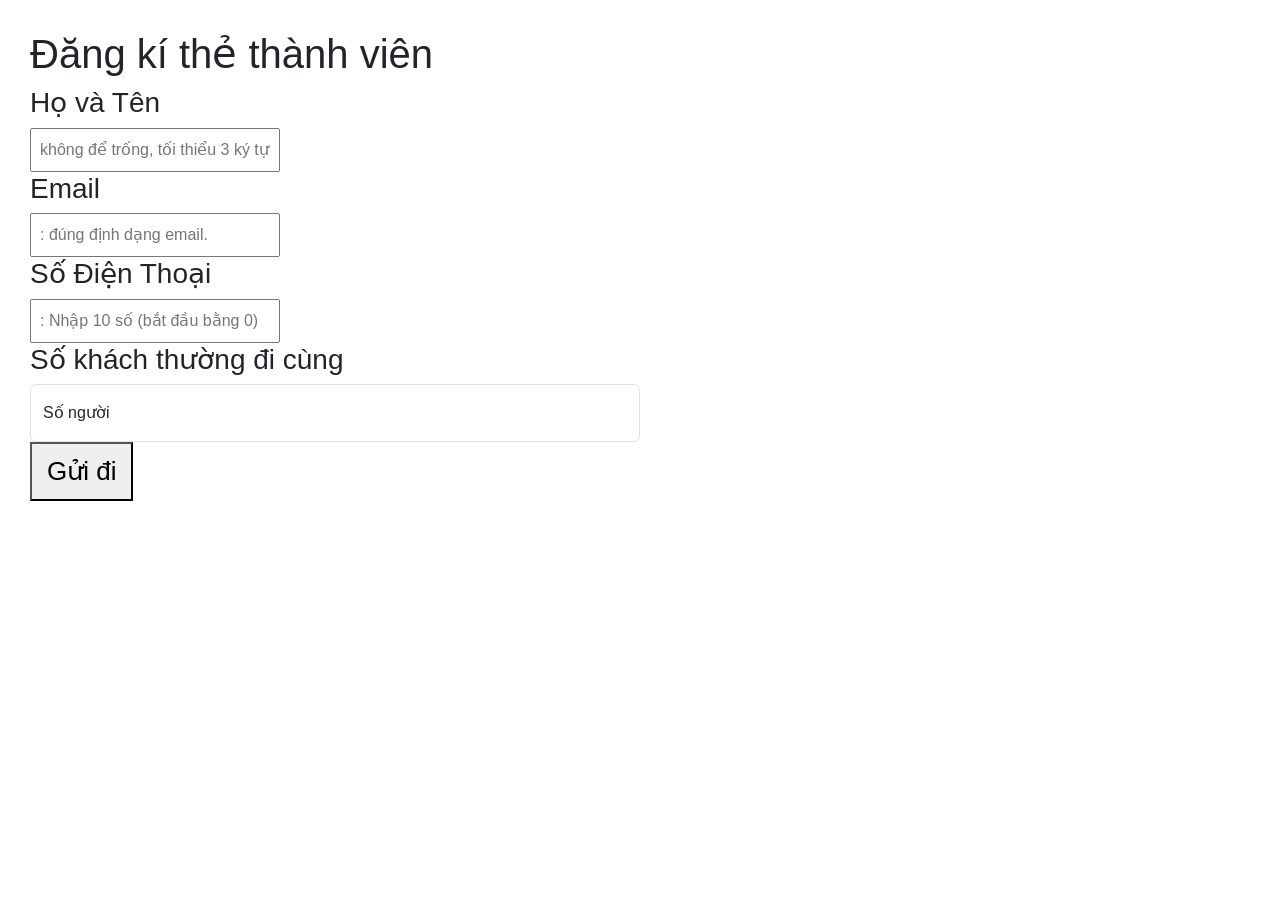
==== commit 3d270af2: "Add files via upload" ====
--- a/index.html
+++ b/index.html
@@ -1,2813 +1,106 @@
 <!DOCTYPE html>
 <html lang="vi">
 <head>
-<meta charset="UTF-8">
-<meta name="viewport" content="width=device-width, initial-scale=1.0">
-<title>Smart Tro Pro - Quản lý điện nước</title>
+    <meta charset="UTF-8">
+    <meta name="viewport" content="width=device-width, initial-scale=1.0">
+    <title>Document</title> 
+     <link href="https://cdn.jsdelivr.net/npm/bootstrap@5.3.8/dist/css/bootstrap.min.css" rel="stylesheet">
+    <style>
+      body {
+        font-family: Arial, sans-serif;
+        padding: 30px;
+      }
+      input { 
+        padding: 8px;
+        font-size: 16px;
+        width: 250px;
+      }
+      button {
+        padding: 8px 15px;
+        font-size: 26px;
+        cursor: pointer;
+      }
+      #thongBao {
+        margin-top: 15px;
+        font-size: 26px;
+        font-weight: bold;
+      }
+    </style>
+</head>
+<body>
+    <form id="formGui">
+  <h1> Đăng kí thẻ thành viên</h1>  
+  <form id="Ten">
+  <h3> Họ và Tên </h3>
+      <input type="text" id="Ten" placeholder="không để trống, tối thiểu 3 ký tự (sau khi cắt khoảng trắng)" />
+    <h3> Email</h3>
+    <form  id="Email">
+      <input type="text" id="Email" placeholder=": đúng định dạng email." />
+ <h3> Số Điện Thoại </h3>
+    <form  id="sdt">
+      <input type="text" id="sdt " placeholder=": Nhập 10 số (bắt đầu bằng 0)" />
+    <h3> Số khách thường đi cùng </h3>
+<div class="col-md-6">
+              <div class="form-floating">
+                <input type="number" class="form-control" id="soNguoi" placeholder="Số người" min="1" max="20" required>
+                <label for="soNguoi">Số người</label>
+              </div>
+            </div>
+             <button type="submit">Gửi đi</button>
+              </form>
+ <!-- Nơi hiển thị thông báo kết quả -->
+    <p id="thongBao"></p>
+    <script>
+      // 1. Lấy các phần tử trên trang
+      const form = document.querySelector("#formGui");
+      const oSdt = document.querySelector("#sdt");
+      const thongBao = document.querySelector("#thongBao");
+      const Ten  = document.querySelector("#Ten");
+      const email = document.querySelector("#Email");
+       const nguoiDung = document.querySelector("#nguoiDung");
+      // Mẫu kiểm tra: 10 chữ số, bắt đầu bằng 0
+      const MAU_SDT = /^0\d{9}$/;
+// kiem tra ho ten 
+       
+      // 2. Bắt sự kiện khi ấn nút gửi
+      form.addEventListener("submit", function (event) {
+        event.preventDefault(); // Chặn tải lại trang
 
-<style>
-:root{
-    --primary:#2563eb;
-    --primary-dark:#1d4ed8;
-    --dark:#0f172a;
-    --dark-2:#1e293b;
-    --bg:#f1f5f9;
-    --card:#fff;
-    --text:#334155;
-    --muted:#64748b;
-    --border:#e2e8f0;
-    --success:#10b981;
-    --warning:#f59e0b;
-    --danger:#ef4444;
-    --purple:#9333ea;
-}
+        const sdt = oSdt.value.trim(); // Lấy giá trị và xóa khoảng trắng thừa
 
-*{
-    box-sizing:border-box;
-    margin:0;
-    padding:0;
-    font-family:Segoe UI,Tahoma,Geneva,Verdana,sans-serif;
-}
-
-body{
-    background:var(--bg);
-    color:var(--text);
-    min-height:100vh;
-}
-
-/* ================= SIDEBAR ================= */
-
-.sidebar{
-    position:fixed;
-    left:0;
-    top:0;
-    bottom:0;
-    width:260px;
-    background:var(--dark);
-    color:white;
-    z-index:1000;
-    transition:.3s;
-}
-
-.brand{
-    height:75px;
-    display:flex;
-    align-items:center;
-    gap:12px;
-    padding:0 22px;
-    border-bottom:1px solid var(--dark-2);
-}
-
-.brand-icon{
-    width:40px;
-    height:40px;
-    border-radius:10px;
-    background:linear-gradient(135deg,#38bdf8,#2563eb);
-    display:flex;
-    align-items:center;
-    justify-content:center;
-    font-size:20px;
-}
-
-.brand h2{
-    font-size:18px;
-}
-
-.brand small{
-    color:#94a3b8;
-    font-size:11px;
-}
-
-.menu{
-    list-style:none;
-    padding:20px 12px;
-}
-
-.menu li{
-    margin-bottom:5px;
-}
-
-.menu button{
-    width:100%;
-    border:0;
-    background:none;
-    color:#94a3b8;
-    padding:13px 15px;
-    border-radius:8px;
-    text-align:left;
-    cursor:pointer;
-    font-size:14px;
-    display:flex;
-    gap:12px;
-    align-items:center;
-}
-
-.menu button:hover,
-.menu button.active{
-    background:var(--dark-2);
-    color:#38bdf8;
-}
-
-.menu button.active{
-    border-left:3px solid #38bdf8;
-}
-
-/* ================= MAIN ================= */
-
-.main{
-    margin-left:260px;
-    min-height:100vh;
-}
-
-.topbar{
-    height:75px;
-    background:white;
-    border-bottom:1px solid var(--border);
-    display:flex;
-    align-items:center;
-    justify-content:space-between;
-    padding:0 30px;
-    position:sticky;
-    top:0;
-    z-index:500;
-}
-
-.topbar-left{
-    display:flex;
-    align-items:center;
-    gap:15px;
-}
-
-.menu-toggle{
-    display:none;
-    border:0;
-    background:#eff6ff;
-    color:var(--primary);
-    width:40px;
-    height:40px;
-    border-radius:8px;
-    cursor:pointer;
-}
-
-.topbar h1{
-    color:var(--dark);
-    font-size:20px;
-}
-
-.user{
-    display:flex;
-    align-items:center;
-    gap:10px;
-}
-
-.avatar{
-    width:40px;
-    height:40px;
-    border-radius:50%;
-    background:#dbeafe;
-    color:var(--primary);
-    display:flex;
-    align-items:center;
-    justify-content:center;
-    font-weight:bold;
-}
-
-/* ================= CONTENT ================= */
-
-.content{
-    padding:30px;
-}
-
-.page{
-    display:none;
-}
-
-.page.active{
-    display:block;
-}
-
-.page-header{
-    display:flex;
-    justify-content:space-between;
-    align-items:center;
-    gap:15px;
-    margin-bottom:22px;
-}
-
-.page-header h2{
-    color:var(--dark);
-    font-size:24px;
-}
-
-.page-header p{
-    color:var(--muted);
-    margin-top:4px;
-    font-size:14px;
-}
-
-/* ================= BUTTON ================= */
-
-.btn{
-    border:0;
-    border-radius:7px;
-    padding:10px 16px;
-    cursor:pointer;
-    font-weight:600;
-    font-size:14px;
-    transition:.2s;
-}
-
-.btn-primary{
-    background:var(--primary);
-    color:white;
-}
-
-.btn-primary:hover{
-    background:var(--primary-dark);
-}
-
-.btn-success{
-    background:var(--success);
-    color:white;
-}
-
-.btn-danger{
-    background:var(--danger);
-    color:white;
-}
-
-.btn-light{
-    background:#f1f5f9;
-    color:var(--text);
-}
-
-.btn-warning{
-    background:var(--warning);
-    color:white;
-}
-
-/* ================= STATS ================= */
-
-.stats{
-    display:grid;
-    grid-template-columns:repeat(4,1fr);
-    gap:18px;
-    margin-bottom:25px;
-}
-
-.stat{
-    background:white;
-    border:1px solid var(--border);
-    border-radius:12px;
-    padding:20px;
-    display:flex;
-    align-items:center;
-    gap:15px;
-}
-
-.stat-icon{
-    width:52px;
-    height:52px;
-    border-radius:12px;
-    display:flex;
-    align-items:center;
-    justify-content:center;
-    font-size:23px;
-}
-
-.blue{background:#dbeafe;color:#2563eb}
-.green{background:#d1fae5;color:#059669}
-.orange{background:#fef3c7;color:#d97706}
-.purple{background:#f3e8ff;color:#9333ea}
-
-.stat small{
-    display:block;
-    color:var(--muted);
-    font-size:12px;
-    margin-bottom:5px;
-}
-
-.stat strong{
-    color:var(--dark);
-    font-size:20px;
-}
-
-/* ================= CARD ================= */
-
-.card{
-    background:white;
-    border:1px solid var(--border);
-    border-radius:12px;
-    padding:20px;
-    margin-bottom:20px;
-}
-
-.card-title{
-    color:var(--dark);
-    font-size:17px;
-    font-weight:700;
-    margin-bottom:18px;
-    display:flex;
-    align-items:center;
-    justify-content:space-between;
-}
-
-/* ================= TABLE ================= */
-
-.table-wrap{
-    width:100%;
-    overflow-x:auto;
-}
-
-table{
-    width:100%;
-    border-collapse:collapse;
-    min-width:850px;
-}
-
-th{
-    background:#f8fafc;
-    color:#475569;
-    font-size:13px;
-    padding:13px;
-    text-align:left;
-    white-space:nowrap;
-}
-
-td{
-    padding:13px;
-    border-top:1px solid var(--border);
-    font-size:13px;
-}
-
-tr:hover td{
-    background:#f8fafc;
-}
-
-.badge{
-    display:inline-block;
-    padding:5px 9px;
-    border-radius:20px;
-    font-size:11px;
-    font-weight:700;
-}
-
-.badge-success{
-    background:#d1fae5;
-    color:#047857;
-}
-
-.badge-warning{
-    background:#fef3c7;
-    color:#b45309;
-}
-
-.badge-danger{
-    background:#fee2e2;
-    color:#b91c1c;
-}
-
-.actions{
-    display:flex;
-    gap:5px;
-}
-
-.icon-btn{
-    border:0;
-    width:32px;
-    height:32px;
-    border-radius:6px;
-    cursor:pointer;
-    background:#f1f5f9;
-    color:#475569;
-}
-
-.icon-btn:hover{
-    background:#dbeafe;
-    color:var(--primary);
-}
-
-/* ================= GRID ================= */
-
-.grid-2{
-    display:grid;
-    grid-template-columns:1fr 1fr;
-    gap:20px;
-}
-
-.grid-3{
-    display:grid;
-    grid-template-columns:repeat(3,1fr);
-    gap:20px;
-}
-
-/* ================= FORM ================= */
-
-.form-group{
-    margin-bottom:15px;
-}
-
-.form-group label{
-    display:block;
-    margin-bottom:6px;
-    color:#475569;
-    font-size:13px;
-    font-weight:600;
-}
-
-.form-group input,
-.form-group select,
-.form-group textarea{
-    width:100%;
-    border:1px solid var(--border);
-    border-radius:7px;
-    padding:10px 12px;
-    outline:none;
-    font-size:14px;
-    background:white;
-}
-
-.form-group textarea{
-    min-height:100px;
-    resize:vertical;
-}
-
-.form-group input:focus,
-.form-group select:focus,
-.form-group textarea:focus{
-    border-color:var(--primary);
-    box-shadow:0 0 0 3px #dbeafe;
-}
-
-.form-row{
-    display:grid;
-    grid-template-columns:1fr 1fr;
-    gap:15px;
-}
-
-/* ================= SEARCH ================= */
-
-.toolbar{
-    display:flex;
-    justify-content:space-between;
-    gap:15px;
-    margin-bottom:15px;
-}
-
-.search{
-    position:relative;
-    max-width:350px;
-    width:100%;
-}
-
-.search input{
-    width:100%;
-    border:1px solid var(--border);
-    padding:10px 12px 10px 38px;
-    border-radius:7px;
-    outline:none;
-}
-
-.search span{
-    position:absolute;
-    left:13px;
-    top:10px;
-    color:var(--muted);
-}
-
-/* ================= MODAL ================= */
-
-.modal{
-    position:fixed;
-    inset:0;
-    background:rgba(15,23,42,.55);
-    display:none;
-    align-items:center;
-    justify-content:center;
-    z-index:2000;
-    padding:20px;
-}
-
-.modal.show{
-    display:flex;
-}
-
-.modal-box{
-    width:100%;
-    max-width:650px;
-    max-height:90vh;
-    overflow-y:auto;
-    background:white;
-    border-radius:12px;
-    padding:25px;
-}
-
-.modal-header{
-    display:flex;
-    justify-content:space-between;
-    align-items:center;
-    margin-bottom:20px;
-}
-
-.modal-header h3{
-    color:var(--dark);
-}
-
-.close{
-    border:0;
-    background:#f1f5f9;
-    width:35px;
-    height:35px;
-    border-radius:7px;
-    cursor:pointer;
-    font-size:18px;
-}
-
-.modal-footer{
-    display:flex;
-    justify-content:flex-end;
-    gap:10px;
-    margin-top:20px;
-}
-
-/* ================= CALCULATION ================= */
-
-.calculation{
-    background:#f8fafc;
-    border:1px dashed #cbd5e1;
-    border-radius:8px;
-    padding:15px;
-    margin-top:10px;
-}
-
-.calc-row{
-    display:flex;
-    justify-content:space-between;
-    padding:6px 0;
-    font-size:14px;
-}
-
-.calc-total{
-    border-top:1px solid var(--border);
-    margin-top:7px;
-    padding-top:10px;
-    color:var(--primary);
-    font-size:18px;
-    font-weight:700;
-}
-
-/* ================= NOTICE ================= */
-
-.notice{
-    padding:15px;
-    border-radius:8px;
-    margin-bottom:10px;
-    display:flex;
-    gap:12px;
-}
-
-.notice.info{
-    background:#eff6ff;
-    color:#1d4ed8;
-}
-
-.notice.warning{
-    background:#fffbeb;
-    color:#b45309;
-}
-
-.notice.success{
-    background:#ecfdf5;
-    color:#047857;
-}
-
-/* ================= EMPTY ================= */
-
-.empty{
-    text-align:center;
-    padding:40px;
-    color:var(--muted);
-}
-
-/* ================= FOOTER ================= */
-
-.footer{
-    text-align:center;
-    padding:25px;
-    color:#94a3b8;
-    font-size:12px;
-}
-
-/* ================= RESPONSIVE ================= */
-
-@media(max-width:1100px){
-    .stats{
-        grid-template-columns:repeat(2,1fr);
-    }
-
-    .grid-3{
-        grid-template-columns:1fr 1fr;
-    }
-}
-
-@media(max-width:800px){
-    .sidebar{
-        transform:translateX(-100%);
-    }
-
-    .sidebar.open{
-        transform:translateX(0);
-    }
-
-    .main{
-        margin-left:0;
-    }
-
-    .menu-toggle{
-        display:block;
-    }
-
-    .content{
-        padding:20px 15px;
-    }
-
-    .topbar{
-        padding:0 15px;
-    }
-
-    .user span{
-        display:none;
-    }
-
-    .grid-2,
-    .grid-3{
-        grid-template-columns:1fr;
-    }
-
-    .stats{
-        grid-template-columns:1fr 1fr;
-    }
-
-    .page-header{
-        align-items:flex-start;
-        flex-direction:column;
-    }
-}
-
-@media(max-width:500px){
-    .stats{
-        grid-template-columns:1fr;
-    }
-
-    .form-row{
-        grid-template-columns:1fr;
-    }
-
-    .toolbar{
-        flex-direction:column;
-    }
-}
-</style>
-</head>
-
-<body>
-
-<!-- ================= SIDEBAR ================= -->
-
-<aside class="sidebar" id="sidebar">
-
-    <div class="brand">
-        <div class="brand-icon">⚡</div>
-        <div>
-            <h2>Smart Tro Pro</h2>
-            <small>Quản lý nhà trọ</small>
-        </div>
-    </div>
-
-    <ul class="menu">
-
-        <li>
-            <button class="nav-btn active" data-page="dashboard">
-                📊 Tổng quan
-            </button>
-        </li>
-
-        <li>
-            <button class="nav-btn" data-page="rooms">
-                🏠 Quản lý phòng
-            </button>
-        </li>
-
-        <li>
-            <button class="nav-btn" data-page="bills">
-                🧾 Hóa đơn điện - nước
-            </button>
-        </li>
-
-        <li>
-            <button class="nav-btn" data-page="prices">
-                ⚙️ Cấu hình giá
-            </button>
-        </li>
-
-        <li>
-            <button class="nav-btn" data-page="notifications">
-                🔔 Thông báo
-            </button>
-        </li>
-
-    </ul>
-
-</aside>
-
-
-<!-- ================= MAIN ================= -->
-
-<main class="main">
-
-    <header class="topbar">
-
-        <div class="topbar-left">
-
-            <button class="menu-toggle" onclick="toggleSidebar()">
-                ☰
-            </button>
-
-            <div>
-                <h1 id="pageTitle">Tổng quan</h1>
-            </div>
-
-        </div>
-
-        <div class="user">
-            <div class="avatar">A</div>
-            <span>Chủ trọ: Nguyễn Văn A</span>
-        </div>
-
-    </header>
-
-
-    <section class="content">
-
-        <!-- ==================================================
-             DASHBOARD
-        =================================================== -->
-
-        <div class="page active" id="dashboard">
-
-            <div class="page-header">
-                <div>
-                    <h2>Tổng quan</h2>
-                    <p>Theo dõi tình hình nhà trọ trong tháng.</p>
-                </div>
-
-                <button class="btn btn-primary" onclick="openBillModal()">
-                    + Tạo hóa đơn
-                </button>
-            </div>
-
-
-            <div class="stats">
-
-                <div class="stat">
-                    <div class="stat-icon blue">⚡</div>
-                    <div>
-                        <small>Tổng điện tiêu thụ</small>
-                        <strong id="totalElectricity">0 kWh</strong>
-                    </div>
-                </div>
-
-                <div class="stat">
-                    <div class="stat-icon green">💧</div>
-                    <div>
-                        <small>Tổng nước tiêu thụ</small>
-                        <strong id="totalWater">0 m³</strong>
-                    </div>
-                </div>
-
-                <div class="stat">
-                    <div class="stat-icon orange">💰</div>
-                    <div>
-                        <small>Dự thu tháng này</small>
-                        <strong id="totalRevenue">0 đ</strong>
-                    </div>
-                </div>
-
-                <div class="stat">
-                    <div class="stat-icon purple">🚪</div>
-                    <div>
-                        <small>Phòng đang thuê</small>
-                        <strong id="occupiedRooms">0</strong>
-                    </div>
-                </div>
-
-            </div>
-
-
-            <div class="grid-2">
-
-                <div class="card">
-
-                    <div class="card-title">
-                        <span>Trạng thái phòng</span>
-                    </div>
-
-                    <div id="roomStatus"></div>
-
-                </div>
-
-
-                <div class="card">
-
-                    <div class="card-title">
-                        <span>Tình hình thanh toán</span>
-                    </div>
-
-                    <div id="paymentStatus"></div>
-
-                </div>
-
-            </div>
-
-
-            <div class="card">
-
-                <div class="card-title">
-                    <span>Hóa đơn gần đây</span>
-
-                    <button class="btn btn-light" onclick="showPage('bills')">
-                        Xem tất cả
-                    </button>
-                </div>
-
-                <div class="table-wrap">
-
-                    <table>
-
-                        <thead>
-                            <tr>
-                                <th>Phòng</th>
-                                <th>Người thuê</th>
-                                <th>Điện</th>
-                                <th>Nước</th>
-                                <th>Tổng tiền</th>
-                                <th>Trạng thái</th>
-                            </tr>
-                        </thead>
-
-                        <tbody id="dashboardBills"></tbody>
-
-                    </table>
-
-                </div>
-
-            </div>
-
-        </div>
-
-
-        <!-- ==================================================
-             ROOMS
-        =================================================== -->
-
-        <div class="page" id="rooms">
-
-            <div class="page-header">
-
-                <div>
-                    <h2>Quản lý phòng</h2>
-                    <p>Quản lý người thuê và chỉ số điện nước.</p>
-                </div>
-
-                <button class="btn btn-primary" onclick="openRoomModal()">
-                    + Thêm phòng
-                </button>
-
-            </div>
-
-
-            <div class="card">
-
-                <div class="toolbar">
-
-                    <div class="search">
-                        <span>🔍</span>
-                        <input
-                            type="text"
-                            id="roomSearch"
-                            placeholder="Tìm phòng hoặc người thuê..."
-                            oninput="renderRooms()"
-                        >
-                    </div>
-
-                </div>
-
-
-                <div class="table-wrap">
-
-                    <table>
-
-                        <thead>
-                            <tr>
-                                <th>Phòng</th>
-                                <th>Người thuê</th>
-                                <th>SĐT</th>
-                                <th>Tiền phòng</th>
-                                <th>Điện</th>
-                                <th>Nước</th>
-                                <th>Trạng thái</th>
-                                <th>Thao tác</th>
-                            </tr>
-                        </thead>
-
-                        <tbody id="roomsTable"></tbody>
-
-                    </table>
-
-                </div>
-
-            </div>
-
-        </div>
-
-
-        <!-- ==================================================
-             BILLS
-        =================================================== -->
-
-        <div class="page" id="bills">
-
-            <div class="page-header">
-
-                <div>
-                    <h2>Hóa đơn điện - nước</h2>
-                    <p>Tạo và quản lý hóa đơn hàng tháng.</p>
-                </div>
-
-                <button class="btn btn-primary" onclick="openBillModal()">
-                    + Tạo hóa đơn
-                </button>
-
-            </div>
-
-
-            <div class="card">
-
-                <div class="toolbar">
-
-                    <div class="search">
-                        <span>🔍</span>
-                        <input
-                            type="text"
-                            id="billSearch"
-                            placeholder="Tìm phòng..."
-                            oninput="renderBills()"
-                        >
-                    </div>
-
-                    <select
-                        id="billFilter"
-                        onchange="renderBills()"
-                        style="padding:10px;border:1px solid #e2e8f0;border-radius:7px;"
-                    >
-                        <option value="all">Tất cả trạng thái</option>
-                        <option value="paid">Đã thanh toán</option>
-                        <option value="unpaid">Chưa thanh toán</option>
-                    </select>
-
-                </div>
-
-
-                <div class="table-wrap">
-
-                    <table>
-
-                        <thead>
-                            <tr>
-                                <th>Tháng</th>
-                                <th>Phòng</th>
-                                <th>Điện</th>
-                                <th>Nước</th>
-                                <th>Tiền phòng</th>
-                                <th>Tổng</th>
-                                <th>Trạng thái</th>
-                                <th>Thao tác</th>
-                            </tr>
-                        </thead>
-
-                        <tbody id="billsTable"></tbody>
-
-                    </table>
-
-                </div>
-
-            </div>
-
-        </div>
-
-
-        <!-- ==================================================
-             PRICES
-        =================================================== -->
-
-        <div class="page" id="prices">
-
-            <div class="page-header">
-
-                <div>
-                    <h2>Cấu hình giá</h2>
-                    <p>Cài đặt đơn giá sử dụng trong hệ thống.</p>
-                </div>
-
-            </div>
-
-
-            <div class="grid-2">
-
-                <div class="card">
-
-                    <div class="card-title">
-                        ⚡ Giá điện
-                    </div>
-
-                    <div class="form-group">
-
-                        <label>Đơn giá điện / kWh</label>
-
-                        <input
-                            type="number"
-                            id="electricPrice"
-                            min="0"
-                        >
-
-                    </div>
-
-                    <button class="btn btn-primary" onclick="savePrices()">
-                        Lưu giá điện
-                    </button>
-
-                </div>
-
-
-                <div class="card">
-
-                    <div class="card-title">
-                        💧 Giá nước
-                    </div>
-
-                    <div class="form-group">
-
-                        <label>Đơn giá nước / m³</label>
-
-                        <input
-                            type="number"
-                            id="waterPrice"
-                            min="0"
-                        >
-
-                    </div>
-
-                    <button class="btn btn-primary" onclick="savePrices()">
-                        Lưu giá nước
-                    </button>
-
-                </div>
-
-            </div>
-
-
-            <div class="card">
-
-                <div class="card-title">
-                    Thông tin giá hiện tại
-                </div>
-
-                <div id="priceInfo"></div>
-
-            </div>
-
-        </div>
-
-
-        <!-- ==================================================
-             NOTIFICATIONS
-        =================================================== -->
-
-        <div class="page" id="notifications">
-
-            <div class="page-header">
-
-                <div>
-                    <h2>Thông báo người thuê</h2>
-                    <p>Tạo nội dung thông báo cho khách trọ.</p>
-                </div>
-
-            </div>
-
-
-            <div class="grid-2">
-
-                <div class="card">
-
-                    <div class="card-title">
-                        Tạo thông báo
-                    </div>
-
-                    <div class="form-group">
-
-                        <label>Phòng nhận thông báo</label>
-
-                        <select id="notificationRoom"></select>
-
-                    </div>
-
-                    <div class="form-group">
-
-                        <label>Tiêu đề</label>
-
-                        <input
-                            type="text"
-                            id="notificationTitle"
-                            placeholder="Ví dụ: Thông báo tiền điện tháng 9"
-                        >
-
-                    </div>
-
-                    <div class="form-group">
-
-                        <label>Nội dung</label>
-
-                        <textarea
-                            id="notificationContent"
-                            placeholder="Nhập nội dung thông báo..."
-                        ></textarea>
-
-                    </div>
-
-                    <button
-                        class="btn btn-primary"
-                        onclick="createNotification()"
-                    >
-                        Gửi thông báo
-                    </button>
-
-                </div>
-
-
-                <div class="card">
-
-                    <div class="card-title">
-                        Thông báo gần đây
-                    </div>
-
-                    <div id="notificationList"></div>
-
-                </div>
-
-            </div>
-
-        </div>
-
-
-        <div class="footer">
-            Smart Tro Pro © 2026 — Hệ thống quản lý nhà trọ
-        </div>
-
-    </section>
-
-</main>
-
-
-<!-- ==================================================
-     ROOM MODAL
-================================================== -->
-
-<div class="modal" id="roomModal">
-
-    <div class="modal-box">
-
-        <div class="modal-header">
-
-            <h3 id="roomModalTitle">Thêm phòng</h3>
-
-            <button class="close" onclick="closeModal('roomModal')">
-                ×
-            </button>
-
-        </div>
-
-
-        <input type="hidden" id="roomId">
-
-
-        <div class="form-row">
-
-            <div class="form-group">
-                <label>Số phòng</label>
-                <input id="roomNumber" placeholder="Ví dụ: P101">
-            </div>
-
-            <div class="form-group">
-                <label>Trạng thái</label>
-
-                <select id="roomStatusSelect">
-                    <option value="occupied">Đang thuê</option>
-                    <option value="empty">Phòng trống</option>
-                </select>
-
-            </div>
-
-        </div>
-
-
-        <div class="form-group">
-            <label>Tên người thuê</label>
-            <input id="tenantName" placeholder="Nguyễn Văn B">
-        </div>
-
-
-        <div class="form-group">
-            <label>Số điện thoại</label>
-            <input id="tenantPhone" placeholder="09xxxxxxxx">
-        </div>
-
-
-        <div class="form-row">
-
-            <div class="form-group">
-                <label>Tiền phòng / tháng</label>
-                <input type="number" id="roomPrice" min="0">
-            </div>
-
-            <div class="form-group">
-                <label>Số người</label>
-                <input type="number" id="people" min="1" value="1">
-            </div>
-
-        </div>
-
-
-        <div class="form-row">
-
-            <div class="form-group">
-                <label>Điện đầu kỳ</label>
-                <input type="number" id="electricOld" min="0" value="0">
-            </div>
-
-            <div class="form-group">
-                <label>Điện cuối kỳ</label>
-                <input type="number" id="electricNew" min="0" value="0">
-            </div>
-
-        </div>
-
-
-        <div class="form-row">
-
-            <div class="form-group">
-                <label>Nước đầu kỳ</label>
-                <input type="number" id="waterOld" min="0" value="0">
-            </div>
-
-            <div class="form-group">
-                <label>Nước cuối kỳ</label>
-                <input type="number" id="waterNew" min="0" value="0">
-            </div>
-
-        </div>
-
-
-        <div class="calculation">
-
-            <div class="calc-row">
-                <span>Điện tiêu thụ</span>
-                <strong id="previewElectric">0 kWh</strong>
-            </div>
-
-            <div class="calc-row">
-                <span>Nước tiêu thụ</span>
-                <strong id="previewWater">0 m³</strong>
-            </div>
-
-        </div>
-
-
-        <div class="modal-footer">
-
-            <button
-                class="btn btn-light"
-                onclick="closeModal('roomModal')"
-            >
-                Hủy
-            </button>
-
-            <button
-                class="btn btn-primary"
-                onclick="saveRoom()"
-            >
-                Lưu phòng
-            </button>
-
-        </div>
-
-    </div>
-
-</div>
-
-
-<!-- ==================================================
-     BILL MODAL
-================================================== -->
-
-<div class="modal" id="billModal">
-
-    <div class="modal-box">
-
-        <div class="modal-header">
-
-            <h3>Tạo hóa đơn</h3>
-
-            <button class="close" onclick="closeModal('billModal')">
-                ×
-            </button>
-
-        </div>
-
-
-        <div class="form-group">
-
-            <label>Phòng</label>
-
-            <select id="billRoom" onchange="loadRoomToBill()"></select>
-
-        </div>
-
-
-        <div class="form-group">
-
-            <label>Tháng</label>
-
-            <input type="month" id="billMonth">
-
-        </div>
-
-
-        <div class="form-row">
-
-            <div class="form-group">
-                <label>Điện đầu kỳ</label>
-                <input type="number" id="billElectricOld" min="0" value="0">
-            </div>
-
-            <div class="form-group">
-                <label>Điện cuối kỳ</label>
-                <input type="number" id="billElectricNew" min="0" value="0">
-            </div>
-
-        </div>
-
-
-        <div class="form-row">
-
-            <div class="form-group">
-                <label>Nước đầu kỳ</label>
-                <input type="number" id="billWaterOld" min="0" value="0">
-            </div>
-
-            <div class="form-group">
-                <label>Nước cuối kỳ</label>
-                <input type="number" id="billWaterNew" min="0" value="0">
-            </div>
-
-        </div>
-
-
-        <div class="calculation">
-
-            <div class="calc-row">
-                <span>Tiền phòng</span>
-                <strong id="billRoomPrice">0 đ</strong>
-            </div>
-
-            <div class="calc-row">
-                <span>Tiền điện</span>
-                <strong id="billElectricMoney">0 đ</strong>
-            </div>
-
-            <div class="calc-row">
-                <span>Tiền nước</span>
-                <strong id="billWaterMoney">0 đ</strong>
-            </div>
-
-            <div class="calc-row calc-total">
-                <span>TỔNG CỘNG</span>
-                <strong id="billTotal">0 đ</strong>
-            </div>
-
-        </div>
-
-
-        <div class="modal-footer">
-
-            <button
-                class="btn btn-light"
-                onclick="closeModal('billModal')"
-            >
-                Hủy
-            </button>
-
-            <button
-                class="btn btn-primary"
-                onclick="saveBill()"
-            >
-                Tạo hóa đơn
-            </button>
-
-        </div>
-
-    </div>
-
-</div>
-
-
-<script>
-
-/* =====================================================
-   DATA
-===================================================== */
-
-const defaultData = {
-
-    prices:{
-        electricity:3500,
-        water:15000
-    },
-
-    rooms:[
-        {
-            id:1,
-            number:"P101",
-            tenant:"Nguyễn Văn Bình",
-            phone:"0901234567",
-            roomPrice:2500000,
-            people:2,
-            electricOld:1200,
-            electricNew:1350,
-            waterOld:80,
-            waterNew:92,
-            status:"occupied"
-        },
-        {
-            id:2,
-            number:"P102",
-            tenant:"Trần Minh Anh",
-            phone:"0912345678",
-            roomPrice:2500000,
-            people:1,
-            electricOld:850,
-            electricNew:970,
-            waterOld:50,
-            waterNew:60,
-            status:"occupied"
-        },
-        {
-            id:3,
-            number:"P103",
-            tenant:"",
-            phone:"",
-            roomPrice:2500000,
-            people:0,
-            electricOld:500,
-            electricNew:500,
-            waterOld:30,
-            waterNew:30,
-            status:"empty"
+        // 3. Kiểm tra định dạng
+        if (MAU_SDT.test(sdt)) {
+          // ĐÚNG: Hiện thông tin đã gửi đi (màu xanh lá)
+          thongBao.style.color = "green";
+          thongBao.textContent = "Thông tin đã gửi đi thành công!";
+        } else {
+          // SAI: Thông báo lỗi (màu đỏ)
+          thongBao.style.color = "red";
+          thongBao.textContent =
+            "Số điện thoại sai định dạng! Vui lòng nhập lại.";
+             if (Ten.test(Ten)) {
+          // ĐÚNG: Hiện thông tin đã gửi đi (màu xanh lá)
+          thongBao.style.color = "green";
+          thongBao.textContent = "Thông tin đã gửi đi thành công!";
+        } else {
+          // SAI: Thông báo lỗi (màu đỏ)
+          thongBao.style.color = "red";
+          thongBao.textContent =
+            "Họ tên sai định dạng! Vui lòng nhập lại.";
+ if (email.test(email)) {
+          // ĐÚNG: Hiện thông tin đã gửi đi (màu xanh lá)
+          thongBao.style.color = "green";
+          thongBao.textContent = "Thông tin đã gửi đi thành công!";
+        } else {
+          // SAI: Thông báo lỗi (màu đỏ)
+          thongBao.style.color = "red";
+          thongBao.textContent =
+            "Email sai định dạng! Vui lòng nhập lại.";
+          // ⭐ Chuyển con trỏ chuột quay lại ô nhập để người dùng gõ lại ngay
+          oSdt.focus();
+          oSdt.select(); // Bôi đen sẵn chữ số cũ để người dùng tiện xóa/sửa
         }
-    ],
-
-    bills:[],
-
-    notifications:[]
-
-};
-
-
-/* =====================================================
-   LOAD / SAVE
-===================================================== */
-
-let data = JSON.parse(
-    localStorage.getItem("smartTroData")
-) || defaultData;
-
-
-function saveData(){
-
-    localStorage.setItem(
-        "smartTroData",
-        JSON.stringify(data)
-    );
-
-}
-
-
-/* =====================================================
-   FORMAT
-===================================================== */
-
-function money(value){
-
-    return Number(value || 0)
-        .toLocaleString("vi-VN") + " đ";
-
-}
-
-
-/* =====================================================
-   NAVIGATION
-===================================================== */
-
-const titles = {
-
-    dashboard:"Tổng quan",
-    rooms:"Quản lý phòng",
-    bills:"Hóa đơn điện - nước",
-    prices:"Cấu hình giá",
-    notifications:"Thông báo"
-
-};
-
-
-document.querySelectorAll(".nav-btn")
-.forEach(button=>{
-
-    button.addEventListener("click",()=>{
-
-        showPage(button.dataset.page);
-
-        document
-            .querySelectorAll(".nav-btn")
-            .forEach(b=>b.classList.remove("active"));
-
-        button.classList.add("active");
-
-        closeSidebar();
-
-    });
-
-});
-
-
-function showPage(page){
-
-    document
-        .querySelectorAll(".page")
-        .forEach(p=>p.classList.remove("active"));
-
-    document
-        .getElementById(page)
-        .classList.add("active");
-
-    document.getElementById("pageTitle")
-        .textContent = titles[page] || "";
-
-    if(page==="dashboard") renderDashboard();
-
-    if(page==="rooms") renderRooms();
-
-    if(page==="bills") renderBills();
-
-    if(page==="prices") renderPrices();
-
-    if(page==="notifications"){
-        renderNotifications();
-        populateNotificationRooms();
-    }
-
-}
-
-
-function toggleSidebar(){
-
-    document
-        .getElementById("sidebar")
-        .classList.toggle("open");
-
-}
-
-
-function closeSidebar(){
-
-    document
-        .getElementById("sidebar")
-        .classList.remove("open");
-
-}
-
-
-/* =====================================================
-   DASHBOARD
-===================================================== */
-
-function renderDashboard(){
-
-    let totalElectricity=0;
-    let totalWater=0;
-    let revenue=0;
-    let occupied=0;
-
-    data.rooms.forEach(room=>{
-
-        if(room.status==="occupied"){
-
-            occupied++;
-
-            const elec =
-                Math.max(
-                    0,
-                    Number(room.electricNew)-Number(room.electricOld)
-                );
-
-            const water =
-                Math.max(
-                    0,
-                    Number(room.waterNew)-Number(room.waterOld)
-                );
-
-            totalElectricity += elec;
-            totalWater += water;
-
-            revenue +=
-                Number(room.roomPrice || 0) +
-                elec * data.prices.electricity +
-                water * data.prices.water;
-
-        }
-
-    });
-
-
-    document.getElementById("totalElectricity")
-        .textContent = totalElectricity + " kWh";
-
-    document.getElementById("totalWater")
-        .textContent = totalWater + " m³";
-
-    document.getElementById("totalRevenue")
-        .textContent = money(revenue);
-
-    document.getElementById("occupiedRooms")
-        .textContent = occupied;
-
-
-    const empty =
-        data.rooms.length - occupied;
-
-
-    document.getElementById("roomStatus").innerHTML = `
-
-        <div class="notice success">
-            🟢 Đang thuê:
-            <strong>${occupied}</strong> phòng
-        </div>
-
-        <div class="notice info">
-            🔵 Phòng trống:
-            <strong>${empty}</strong> phòng
-        </div>
-
-    `;
-
-
-    const paid =
-        data.bills.filter(b=>b.status==="paid").length;
-
-    const unpaid =
-        data.bills.filter(b=>b.status==="unpaid").length;
-
-
-    document.getElementById("paymentStatus").innerHTML = `
-
-        <div class="notice success">
-            ✓ Đã thanh toán:
-            <strong>${paid}</strong>
-        </div>
-
-        <div class="notice warning">
-            ⏳ Chưa thanh toán:
-            <strong>${unpaid}</strong>
-        </div>
-
-    `;
-
-
-    const tbody =
-        document.getElementById("dashboardBills");
-
-
-    if(data.bills.length===0){
-
-        tbody.innerHTML=`
-            <tr>
-                <td colspan="6" class="empty">
-                    Chưa có hóa đơn.
-                </td>
-            </tr>
-        `;
-
-        return;
-
-    }
-
-
-    tbody.innerHTML =
-        data.bills.slice(-5).reverse().map(b=>{
-
-            return `
-
-                <tr>
-
-                    <td>${b.roomNumber}</td>
-
-                    <td>${b.tenant || "-"}</td>
-
-                    <td>${b.electricity} kWh</td>
-
-                    <td>${b.water} m³</td>
-
-                    <td><strong>${money(b.total)}</strong></td>
-
-                    <td>
-                        ${
-                            b.status==="paid"
-                            ? `<span class="badge badge-success">Đã thanh toán</span>`
-                            : `<span class="badge badge-warning">Chưa thanh toán</span>`
-                        }
-                    </td>
-
-                </tr>
-
-            `;
-
-        }).join("");
-
-}
-
-
-/* =====================================================
-   ROOMS
-===================================================== */
-
-function renderRooms(){
-
-    const search =
-        document.getElementById("roomSearch")
-        ?.value.toLowerCase() || "";
-
-
-    const rooms =
-        data.rooms.filter(room=>{
-
-            return (
-                room.number.toLowerCase().includes(search) ||
-                room.tenant.toLowerCase().includes(search)
-            );
-
-        });
-
-
-    const tbody =
-        document.getElementById("roomsTable");
-
-
-    if(rooms.length===0){
-
-        tbody.innerHTML=`
-            <tr>
-                <td colspan="8" class="empty">
-                    Không tìm thấy phòng.
-                </td>
-            </tr>
-        `;
-
-        return;
-
-    }
-
-
-    tbody.innerHTML =
-        rooms.map(room=>{
-
-            const electricity =
-                Math.max(
-                    0,
-                    room.electricNew-room.electricOld
-                );
-
-            const water =
-                Math.max(
-                    0,
-                    room.waterNew-room.waterOld
-                );
-
-
-            return `
-
-                <tr>
-
-                    <td>
-                        <strong>${room.number}</strong>
-                    </td>
-
-                    <td>${room.tenant || "-"}</td>
-
-                    <td>${room.phone || "-"}</td>
-
-                    <td>${money(room.roomPrice)}</td>
-
-                    <td>${electricity} kWh</td>
-
-                    <td>${water} m³</td>
-
-                    <td>
-                        ${
-                            room.status==="occupied"
-                            ? `<span class="badge badge-success">Đang thuê</span>`
-                            : `<span class="badge badge-warning">Phòng trống</span>`
-                        }
-                    </td>
-
-                    <td>
-
-                        <div class="actions">
-
-                            <button
-                                class="icon-btn"
-                                onclick="editRoom(${room.id})"
-                                title="Sửa"
-                            >
-                                ✏️
-                            </button>
-
-                            <button
-                                class="icon-btn"
-                                onclick="deleteRoom(${room.id})"
-                                title="Xóa"
-                            >
-                                🗑️
-                            </button>
-
-                        </div>
-
-                    </td>
-
-                </tr>
-
-            `;
-
-        }).join("");
-
-}
-
-
-/* =====================================================
-   ROOM MODAL
-===================================================== */
-
-function openRoomModal(id=null){
-
-    document.getElementById("roomModal")
-        .classList.add("show");
-
-
-    if(id===null){
-
-        document.getElementById("roomModalTitle")
-            .textContent="Thêm phòng";
-
-        document.getElementById("roomId").value="";
-
-        document.getElementById("roomNumber").value="";
-
-        document.getElementById("tenantName").value="";
-
-        document.getElementById("tenantPhone").value="";
-
-        document.getElementById("roomPrice").value=2500000;
-
-        document.getElementById("people").value=1;
-
-        document.getElementById("electricOld").value=0;
-
-        document.getElementById("electricNew").value=0;
-
-        document.getElementById("waterOld").value=0;
-
-        document.getElementById("waterNew").value=0;
-
-        document.getElementById("roomStatusSelect").value="occupied";
-
-    }
-
-}
-
-
-function editRoom(id){
-
-    const room =
-        data.rooms.find(r=>r.id===id);
-
-    if(!room) return;
-
-
-    openRoomModal(id);
-
-
-    document.getElementById("roomModalTitle")
-        .textContent="Chỉnh sửa phòng";
-
-
-    document.getElementById("roomId").value=room.id;
-
-    document.getElementById("roomNumber").value=room.number;
-
-    document.getElementById("tenantName").value=room.tenant;
-
-    document.getElementById("tenantPhone").value=room.phone;
-
-    document.getElementById("roomPrice").value=room.roomPrice;
-
-    document.getElementById("people").value=room.people;
-
-    document.getElementById("electricOld").value=room.electricOld;
-
-    document.getElementById("electricNew").value=room.electricNew;
-
-    document.getElementById("waterOld").value=room.waterOld;
-
-    document.getElementById("waterNew").value=room.waterNew;
-
-    document.getElementById("roomStatusSelect").value=room.status;
-
-    updateRoomPreview();
-
-}
-
-
-function saveRoom(){
-
-    const id =
-        document.getElementById("roomId").value;
-
-
-    const room={
-
-        id:id ? Number(id) : Date.now(),
-
-        number:
-            document.getElementById("roomNumber").value.trim(),
-
-        tenant:
-            document.getElementById("tenantName").value.trim(),
-
-        phone:
-            document.getElementById("tenantPhone").value.trim(),
-
-        roomPrice:
-            Number(document.getElementById("roomPrice").value || 0),
-
-        people:
-            Number(document.getElementById("people").value || 0),
-
-        electricOld:
-            Number(document.getElementById("electricOld").value || 0),
-
-        electricNew:
-            Number(document.getElementById("electricNew").value || 0),
-
-        waterOld:
-            Number(document.getElementById("waterOld").value || 0),
-
-        waterNew:
-            Number(document.getElementById("waterNew").value || 0),
-
-        status:
-            document.getElementById("roomStatusSelect").value
-
-    };
-
-
-    if(!room.number){
-
-        alert("Vui lòng nhập số phòng.");
-
-        return;
-
-    }
-
-
-    if(room.electricNew < room.electricOld){
-
-        alert("Chỉ số điện cuối kỳ không được nhỏ hơn đầu kỳ.");
-
-        return;
-
-    }
-
-
-    if(room.waterNew < room.waterOld){
-
-        alert("Chỉ số nước cuối kỳ không được nhỏ hơn đầu kỳ.");
-
-        return;
-
-    }
-
-
-    if(id){
-
-        const index =
-            data.rooms.findIndex(r=>r.id===Number(id));
-
-        data.rooms[index]=room;
-
-    }else{
-
-        data.rooms.push(room);
-
-    }
-
-
-    saveData();
-
-    closeModal("roomModal");
-
-    renderRooms();
-
-    renderDashboard();
-
-    populateBillRooms();
-
-    populateNotificationRooms();
-
-}
-
-
-function deleteRoom(id){
-
-    const room =
-        data.rooms.find(r=>r.id===id);
-
-    if(!room) return;
-
-
-    if(!confirm(
-        `Bạn có chắc muốn xóa phòng ${room.number}?`
-    )) return;
-
-
-    data.rooms =
-        data.rooms.filter(r=>r.id!==id);
-
-
-    saveData();
-
-    renderRooms();
-
-    renderDashboard();
-
-    populateBillRooms();
-
-    populateNotificationRooms();
-
-}
-
-
-function updateRoomPreview(){
-
-    const oldE =
-        Number(document.getElementById("electricOld").value || 0);
-
-    const newE =
-        Number(document.getElementById("electricNew").value || 0);
-
-    const oldW =
-        Number(document.getElementById("waterOld").value || 0);
-
-    const newW =
-        Number(document.getElementById("waterNew").value || 0);
-
-
-    document.getElementById("previewElectric")
-        .textContent =
-        Math.max(0,newE-oldE) + " kWh";
-
-
-    document.getElementById("previewWater")
-        .textContent =
-        Math.max(0,newW-oldW) + " m³";
-
-}
-
-
-[
-    "electricOld",
-    "electricNew",
-    "waterOld",
-    "waterNew"
-].forEach(id=>{
-
-    document.getElementById(id)
-        .addEventListener("input",updateRoomPreview);
-
-});
-
-
-/* =====================================================
-   BILL
-===================================================== */
-
-function openBillModal(){
-
-    populateBillRooms();
-
-    document.getElementById("billMonth").value =
-        new Date().toISOString().slice(0,7);
-
-    document.getElementById("billModal")
-        .classList.add("show");
-
-    loadRoomToBill();
-
-}
-
-
-function populateBillRooms(){
-
-    const select =
-        document.getElementById("billRoom");
-
-
-    select.innerHTML =
-        data.rooms
-        .filter(r=>r.status==="occupied")
-        .map(r=>
-            `<option value="${r.id}">
-                ${r.number} - ${r.tenant || "Chưa có tên"}
-            </option>`
-        )
-        .join("");
-
-}
-
-
-function loadRoomToBill(){
-
-    const id =
-        Number(document.getElementById("billRoom").value);
-
-
-    const room =
-        data.rooms.find(r=>r.id===id);
-
-
-    if(!room) return;
-
-
-    document.getElementById("billElectricOld").value =
-        room.electricOld;
-
-    document.getElementById("billElectricNew").value =
-        room.electricNew;
-
-    document.getElementById("billWaterOld").value =
-        room.waterOld;
-
-    document.getElementById("billWaterNew").value =
-        room.waterNew;
-
-
-    calculateBill();
-
-}
-
-
-[
-    "billElectricOld",
-    "billElectricNew",
-    "billWaterOld",
-    "billWaterNew"
-].forEach(id=>{
-
-    document.getElementById(id)
-        .addEventListener("input",calculateBill);
-
-});
-
-
-function calculateBill(){
-
-    const id =
-        Number(document.getElementById("billRoom").value);
-
-
-    const room =
-        data.rooms.find(r=>r.id===id);
-
-
-    if(!room) return;
-
-
-    const electric =
-        Math.max(
-            0,
-            Number(document.getElementById("billElectricNew").value || 0) -
-            Number(document.getElementById("billElectricOld").value || 0)
-        );
-
-
-    const water =
-        Math.max(
-            0,
-            Number(document.getElementById("billWaterNew").value || 0) -
-            Number(document.getElementById("billWaterOld").value || 0)
-        );
-
-
-    const electricMoney =
-        electric * data.prices.electricity;
-
-
-    const waterMoney =
-        water * data.prices.water;
-
-
-    const total =
-        Number(room.roomPrice) +
-        electricMoney +
-        waterMoney;
-
-
-    document.getElementById("billRoomPrice")
-        .textContent=money(room.roomPrice);
-
-    document.getElementById("billElectricMoney")
-        .textContent=money(electricMoney);
-
-    document.getElementById("billWaterMoney")
-        .textContent=money(waterMoney);
-
-    document.getElementById("billTotal")
-        .textContent=money(total);
-
-}
-
-
-function saveBill(){
-
-    const roomId =
-        Number(document.getElementById("billRoom").value);
-
-
-    const room =
-        data.rooms.find(r=>r.id===roomId);
-
-
-    if(!room){
-
-        alert("Vui lòng chọn phòng.");
-
-        return;
-
-    }
-
-
-    const month =
-        document.getElementById("billMonth").value;
-
-
-    if(!month){
-
-        alert("Vui lòng chọn tháng.");
-
-        return;
-
-    }
-
-
-    const electricOld =
-        Number(document.getElementById("billElectricOld").value || 0);
-
-    const electricNew =
-        Number(document.getElementById("billElectricNew").value || 0);
-
-    const waterOld =
-        Number(document.getElementById("billWaterOld").value || 0);
-
-    const waterNew =
-        Number(document.getElementById("billWaterNew").value || 0);
-
-
-    if(electricNew < electricOld ||
-       waterNew < waterOld){
-
-        alert("Chỉ số cuối kỳ không được nhỏ hơn đầu kỳ.");
-
-        return;
-
-    }
-
-
-    const electricity =
-        electricNew-electricOld;
-
-    const water =
-        waterNew-waterOld;
-
-
-    const electricMoney =
-        electricity * data.prices.electricity;
-
-    const waterMoney =
-        water * data.prices.water;
-
-
-    const total =
-        room.roomPrice +
-        electricMoney +
-        waterMoney;
-
-
-    const bill={
-
-        id:Date.now(),
-
-        month,
-
-        roomId,
-
-        roomNumber:room.number,
-
-        tenant:room.tenant,
-
-        electricity,
-
-        water,
-
-        roomPrice:room.roomPrice,
-
-        electricMoney,
-
-        waterMoney,
-
-        total,
-
-        status:"unpaid"
-
-    };
-
-
-    data.bills.push(bill);
-
-    saveData();
-
-    closeModal("billModal");
-
-    renderBills();
-
-    renderDashboard();
-
-    alert("Đã tạo hóa đơn thành công.");
-
-}
-
-
-/* =====================================================
-   BILLS TABLE
-===================================================== */
-
-function renderBills(){
-
-    const search =
-        document.getElementById("billSearch")
-        ?.value.toLowerCase() || "";
-
-    const filter =
-        document.getElementById("billFilter")
-        ?.value || "all";
-
-
-    let bills =
-        data.bills.filter(b=>{
-
-            const matchSearch =
-                b.roomNumber.toLowerCase().includes(search) ||
-                (b.tenant || "").toLowerCase().includes(search);
-
-            const matchFilter =
-                filter==="all" ||
-                b.status===filter;
-
-            return matchSearch && matchFilter;
-
-        });
-
-
-    const tbody =
-        document.getElementById("billsTable");
-
-
-    if(bills.length===0){
-
-        tbody.innerHTML=`
-            <tr>
-                <td colspan="8" class="empty">
-                    Chưa có hóa đơn.
-                </td>
-            </tr>
-        `;
-
-        return;
-
-    }
-
-
-    tbody.innerHTML =
-        bills.slice().reverse().map(b=>{
-
-            return `
-
-                <tr>
-
-                    <td>${b.month}</td>
-
-                    <td>
-                        <strong>${b.roomNumber}</strong>
-                    </td>
-
-                    <td>${b.electricity} kWh</td>
-
-                    <td>${b.water} m³</td>
-
-                    <td>${money(b.roomPrice)}</td>
-
-                    <td>
-                        <strong>${money(b.total)}</strong>
-                    </td>
-
-                    <td>
-
-                        ${
-                            b.status==="paid"
-                            ?
-                            `<span class="badge badge-success">
-                                Đã thanh toán
-                            </span>`
-                            :
-                            `<span class="badge badge-warning">
-                                Chưa thanh toán
-                            </span>`
-                        }
-
-                    </td>
-
-                    <td>
-
-                        <div class="actions">
-
-                            <button
-                                class="icon-btn"
-                                onclick="toggleBillStatus(${b.id})"
-                                title="Thanh toán"
-                            >
-                                💰
-                            </button>
-
-                            <button
-                                class="icon-btn"
-                                onclick="deleteBill(${b.id})"
-                                title="Xóa"
-                            >
-                                🗑️
-                            </button>
-
-                        </div>
-
-                    </td>
-
-                </tr>
-
-            `;
-
-        }).join("");
-
-}
-
-
-function toggleBillStatus(id){
-
-    const bill =
-        data.bills.find(b=>b.id===id);
-
-    if(!bill) return;
-
-
-    bill.status =
-        bill.status==="paid"
-        ? "unpaid"
-        : "paid";
-
-
-    saveData();
-
-    renderBills();
-
-    renderDashboard();
-
-}
-
-
-function deleteBill(id){
-
-    if(!confirm("Bạn có chắc muốn xóa hóa đơn này?"))
-        return;
-
-
-    data.bills =
-        data.bills.filter(b=>b.id!==id);
-
-
-    saveData();
-
-    renderBills();
-
-    renderDashboard();
-
-}
-
-
-/* =====================================================
-   PRICES
-===================================================== */
-
-function renderPrices(){
-
-    document.getElementById("electricPrice").value =
-        data.prices.electricity;
-
-    document.getElementById("waterPrice").value =
-        data.prices.water;
-
-
-    document.getElementById("priceInfo").innerHTML=`
-
-        <div class="notice info">
-            ⚡ Giá điện hiện tại:
-            <strong>${money(data.prices.electricity)} / kWh</strong>
-        </div>
-
-        <div class="notice info">
-            💧 Giá nước hiện tại:
-            <strong>${money(data.prices.water)} / m³</strong>
-        </div>
-
-    `;
-
-}
-
-
-function savePrices(){
-
-    const electricity =
-        Number(document.getElementById("electricPrice").value || 0);
-
-    const water =
-        Number(document.getElementById("waterPrice").value || 0);
-
-
-    if(electricity<0 || water<0){
-
-        alert("Đơn giá không hợp lệ.");
-
-        return;
-
-    }
-
-
-    data.prices.electricity=electricity;
-
-    data.prices.water=water;
-
-
-    saveData();
-
-    renderPrices();
-
-    renderDashboard();
-
-    alert("Đã lưu cấu hình giá.");
-
-}
-
-
-/* =====================================================
-   NOTIFICATIONS
-===================================================== */
-
-function populateNotificationRooms(){
-
-    const select =
-        document.getElementById("notificationRoom");
-
-
-    select.innerHTML =
-        `<option value="all">Tất cả phòng</option>` +
-        data.rooms
-        .filter(r=>r.status==="occupied")
-        .map(r=>
-            `<option value="${r.id}">
-                ${r.number} - ${r.tenant}
-            </option>`
-        )
-        .join("");
-
-}
-
-
-function createNotification(){
-
-    const roomId =
-        document.getElementById("notificationRoom").value;
-
-    const title =
-        document.getElementById("notificationTitle")
-        .value.trim();
-
-    const content =
-        document.getElementById("notificationContent")
-        .value.trim();
-
-
-    if(!title || !content){
-
-        alert("Vui lòng nhập đầy đủ tiêu đề và nội dung.");
-
-        return;
-
-    }
-
-
-    data.notifications.push({
-
-        id:Date.now(),
-
-        roomId,
-
-        title,
-
-        content,
-
-        date:new Date().toLocaleString("vi-VN")
-
-    });
-
-
-    saveData();
-
-
-    document.getElementById("notificationTitle").value="";
-
-    document.getElementById("notificationContent").value="";
-
-
-    renderNotifications();
-
-    alert("Đã tạo thông báo.");
-
-}
-
-
-function renderNotifications(){
-
-    const box =
-        document.getElementById("notificationList");
-
-
-    if(data.notifications.length===0){
-
-        box.innerHTML=`
-            <div class="empty">
-                Chưa có thông báo.
-            </div>
-        `;
-
-        return;
-
-    }
-
-
-    box.innerHTML =
-        data.notifications
-        .slice()
-        .reverse()
-        .map(n=>{
-
-            let target="Tất cả phòng";
-
-
-            if(n.roomId!=="all"){
-
-                const room =
-                    data.rooms.find(
-                        r=>r.id===Number(n.roomId)
-                    );
-
-                if(room)
-                    target=room.number;
-
-            }
-
-
-            return `
-
-                <div class="notice info">
-
-                    <div>
-
-                        <strong>${n.title}</strong>
-
-                        <div style="margin-top:5px;">
-                            ${n.content}
-                        </div>
-
-                        <small>
-                            ${target} • ${n.date}
-                        </small>
-
-                    </div>
-
-                </div>
-
-            `;
-
-        }).join("");
-
-}
-
-
-/* =====================================================
-   MODAL
-===================================================== */
-
-function closeModal(id){
-
-    document
-        .getElementById(id)
-        .classList.remove("show");
-
-}
-
-
-document.querySelectorAll(".modal")
-.forEach(modal=>{
-
-    modal.addEventListener("click",e=>{
-
-        if(e.target===modal)
-            modal.classList.remove("show");
-
-    });
-
-});
-
-
-/* =====================================================
-   INIT
-===================================================== */
-
-function init(){
-
-    renderDashboard();
-
-    renderRooms();
-
-    renderBills();
-
-    renderPrices();
-
-    renderNotifications();
-
-    populateBillRooms();
-
-    populateNotificationRooms();
-
-}
-
-
-init();
-
-</script>
-
+        ;
+    </script>
 </body>
-</html>
-
+</html>
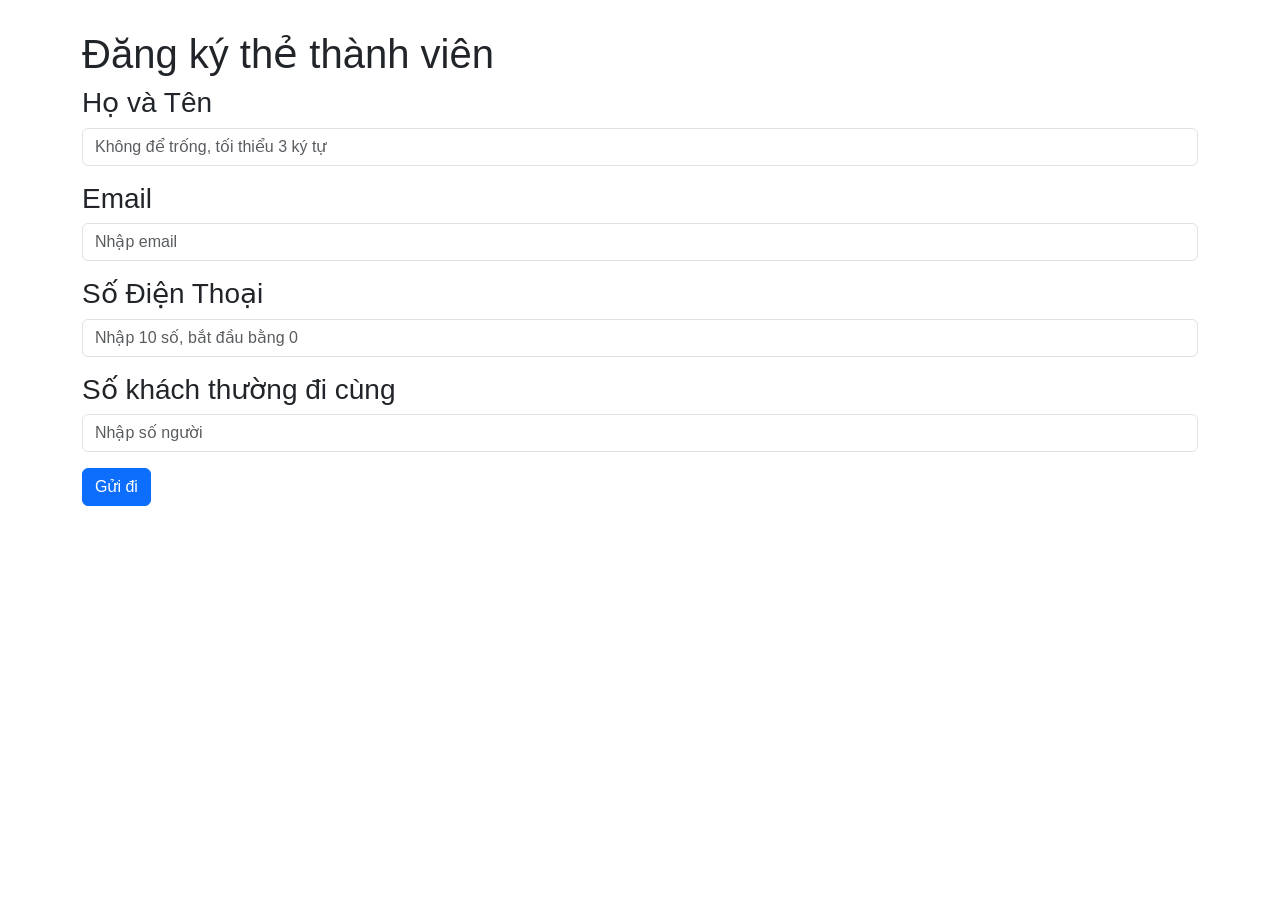
==== commit 0824e69d: "Add files via upload" ====
--- a/index.html
+++ b/index.html
@@ -1,106 +1,161 @@
+
 <!DOCTYPE html>
 <html lang="vi">
 <head>
     <meta charset="UTF-8">
     <meta name="viewport" content="width=device-width, initial-scale=1.0">
-    <title>Document</title> 
-     <link href="https://cdn.jsdelivr.net/npm/bootstrap@5.3.8/dist/css/bootstrap.min.css" rel="stylesheet">
+    <title>Đăng ký thẻ thành viên</title>
+
+    <link href="https://cdn.jsdelivr.net/npm/bootstrap@5.3.8/dist/css/bootstrap.min.css" rel="stylesheet">
+
     <style>
-      body {
-        font-family: Arial, sans-serif;
-        padding: 30px;
-      }
-      input { 
-        padding: 8px;
-        font-size: 16px;
-        width: 250px;
-      }
-      button {
-        padding: 8px 15px;
-        font-size: 26px;
-        cursor: pointer;
-      }
-      #thongBao {
-        margin-top: 15px;
-        font-size: 26px;
-        font-weight: bold;
-      }
+        body {
+            font-family: Arial, sans-serif;
+            padding: 30px;
+        }
+
+        #thongBao {
+            margin-top: 15px;
+            font-size: 20px;
+            font-weight: bold;
+        }
     </style>
 </head>
+
 <body>
-    <form id="formGui">
-  <h1> Đăng kí thẻ thành viên</h1>  
-  <form id="Ten">
-  <h3> Họ và Tên </h3>
-      <input type="text" id="Ten" placeholder="không để trống, tối thiểu 3 ký tự (sau khi cắt khoảng trắng)" />
-    <h3> Email</h3>
-    <form  id="Email">
-      <input type="text" id="Email" placeholder=": đúng định dạng email." />
- <h3> Số Điện Thoại </h3>
-    <form  id="sdt">
-      <input type="text" id="sdt " placeholder=": Nhập 10 số (bắt đầu bằng 0)" />
-    <h3> Số khách thường đi cùng </h3>
-<div class="col-md-6">
-              <div class="form-floating">
-                <input type="number" class="form-control" id="soNguoi" placeholder="Số người" min="1" max="20" required>
-                <label for="soNguoi">Số người</label>
-              </div>
+
+<div class="container">
+    <h1>Đăng ký thẻ thành viên</h1>
+
+    <form id="formGui" novalidate>
+
+        <div class="mb-3">
+            <h3>Họ và Tên</h3>
+            <input type="text" class="form-control" id="Ten"
+                placeholder="Không để trống, tối thiểu 3 ký tự">
+
+            <div class="invalid-feedback">
+                Họ tên phải có ít nhất 3 ký tự.
             </div>
-             <button type="submit">Gửi đi</button>
-              </form>
- <!-- Nơi hiển thị thông báo kết quả -->
+        </div>
+
+        <div class="mb-3">
+            <h3>Email</h3>
+            <input type="text" class="form-control" id="Email"
+                placeholder="Nhập email">
+
+            <div class="invalid-feedback">
+                Email không đúng định dạng.
+            </div>
+        </div>
+
+        <div class="mb-3">
+            <h3>Số Điện Thoại</h3>
+            <input type="text" class="form-control" id="sdt"
+                placeholder="Nhập 10 số, bắt đầu bằng 0">
+
+            <div class="invalid-feedback">
+                Số điện thoại phải có 10 số và bắt đầu bằng 0.
+            </div>
+        </div>
+
+        <div class="mb-3">
+            <h3>Số khách thường đi cùng</h3>
+
+            <input type="number" class="form-control"
+                id="soNguoi" min="1" max="20"
+                placeholder="Nhập số người">
+
+            <div class="invalid-feedback">
+                Số người phải từ 1 đến 20.
+            </div>
+        </div>
+
+        <button type="submit" class="btn btn-primary">
+            Gửi đi
+        </button>
+
+    </form>
+
     <p id="thongBao"></p>
-    <script>
-      // 1. Lấy các phần tử trên trang
-      const form = document.querySelector("#formGui");
-      const oSdt = document.querySelector("#sdt");
-      const thongBao = document.querySelector("#thongBao");
-      const Ten  = document.querySelector("#Ten");
-      const email = document.querySelector("#Email");
-       const nguoiDung = document.querySelector("#nguoiDung");
-      // Mẫu kiểm tra: 10 chữ số, bắt đầu bằng 0
-      const MAU_SDT = /^0\d{9}$/;
-// kiem tra ho ten 
-       
-      // 2. Bắt sự kiện khi ấn nút gửi
-      form.addEventListener("submit", function (event) {
-        event.preventDefault(); // Chặn tải lại trang
+</div>
 
-        const sdt = oSdt.value.trim(); // Lấy giá trị và xóa khoảng trắng thừa
+<script>
+    // 1. Lấy các phần tử
+    const form = document.querySelector("#formGui");
+    const Ten = document.querySelector("#Ten");
+    const email = document.querySelector("#Email");
+    const oSdt = document.querySelector("#sdt");
+    const soNguoi = document.querySelector("#soNguoi");
+    const thongBao = document.querySelector("#thongBao");
 
-        // 3. Kiểm tra định dạng
-        if (MAU_SDT.test(sdt)) {
-          // ĐÚNG: Hiện thông tin đã gửi đi (màu xanh lá)
-          thongBao.style.color = "green";
-          thongBao.textContent = "Thông tin đã gửi đi thành công!";
-        } else {
-          // SAI: Thông báo lỗi (màu đỏ)
-          thongBao.style.color = "red";
-          thongBao.textContent =
-            "Số điện thoại sai định dạng! Vui lòng nhập lại.";
-             if (Ten.test(Ten)) {
-          // ĐÚNG: Hiện thông tin đã gửi đi (màu xanh lá)
-          thongBao.style.color = "green";
-          thongBao.textContent = "Thông tin đã gửi đi thành công!";
-        } else {
-          // SAI: Thông báo lỗi (màu đỏ)
-          thongBao.style.color = "red";
-          thongBao.textContent =
-            "Họ tên sai định dạng! Vui lòng nhập lại.";
- if (email.test(email)) {
-          // ĐÚNG: Hiện thông tin đã gửi đi (màu xanh lá)
-          thongBao.style.color = "green";
-          thongBao.textContent = "Thông tin đã gửi đi thành công!";
-        } else {
-          // SAI: Thông báo lỗi (màu đỏ)
-          thongBao.style.color = "red";
-          thongBao.textContent =
-            "Email sai định dạng! Vui lòng nhập lại.";
-          // ⭐ Chuyển con trỏ chuột quay lại ô nhập để người dùng gõ lại ngay
-          oSdt.focus();
-          oSdt.select(); // Bôi đen sẵn chữ số cũ để người dùng tiện xóa/sửa
+    // 2. Các mẫu kiểm tra
+    const MAU_SDT = /^0\d{9}$/;
+    const MAU_EMAIL = /^[^\s@]+@[^\s@]+\.[^\s@]+$/;
+
+    // 3. Kiểm tra khi nhấn nút gửi
+    form.addEventListener("submit", function(event) {
+
+        event.preventDefault();
+
+        // Xóa thông báo lỗi cũ
+        const inputs = [Ten, email, oSdt, soNguoi];
+
+        inputs.forEach(function(input) {
+            input.classList.remove("is-invalid");
+        });
+
+        thongBao.textContent = "";
+
+        // Kiểm tra họ tên
+        if (Ten.value.trim().length < 3) {
+            Ten.classList.add("is-invalid");
+            thongBao.style.color = "red";
+            thongBao.textContent = "Họ tên không hợp lệ!";
+            Ten.focus();
+            return;
         }
-        ;
-    </script>
+
+        // Kiểm tra email
+        if (!MAU_EMAIL.test(email.value.trim())) {
+            email.classList.add("is-invalid");
+            thongBao.style.color = "red";
+            thongBao.textContent = "Email không hợp lệ!";
+            email.focus();
+            return;
+        }
+
+        // Kiểm tra số điện thoại
+        if (!MAU_SDT.test(oSdt.value.trim())) {
+            oSdt.classList.add("is-invalid");
+            thongBao.style.color = "red";
+            thongBao.textContent = "Số điện thoại không hợp lệ!";
+            oSdt.focus();
+            return;
+        }
+
+        // Kiểm tra số người
+        const so = Number(soNguoi.value);
+
+        if (
+            soNguoi.value.trim() === "" ||
+            !Number.isInteger(so) ||
+            so < 1 ||
+            so > 20
+        ) {
+            soNguoi.classList.add("is-invalid");
+            thongBao.style.color = "red";
+            thongBao.textContent = "Số người phải từ 1 đến 20!";
+            soNguoi.focus();
+            return;
+        }
+
+        // Nếu tất cả đều đúng
+        thongBao.style.color = "green";
+        thongBao.textContent = "Thông tin đã gửi đi thành công!";
+
+    });
+</script>
+
 </body>
-</html>+</html>
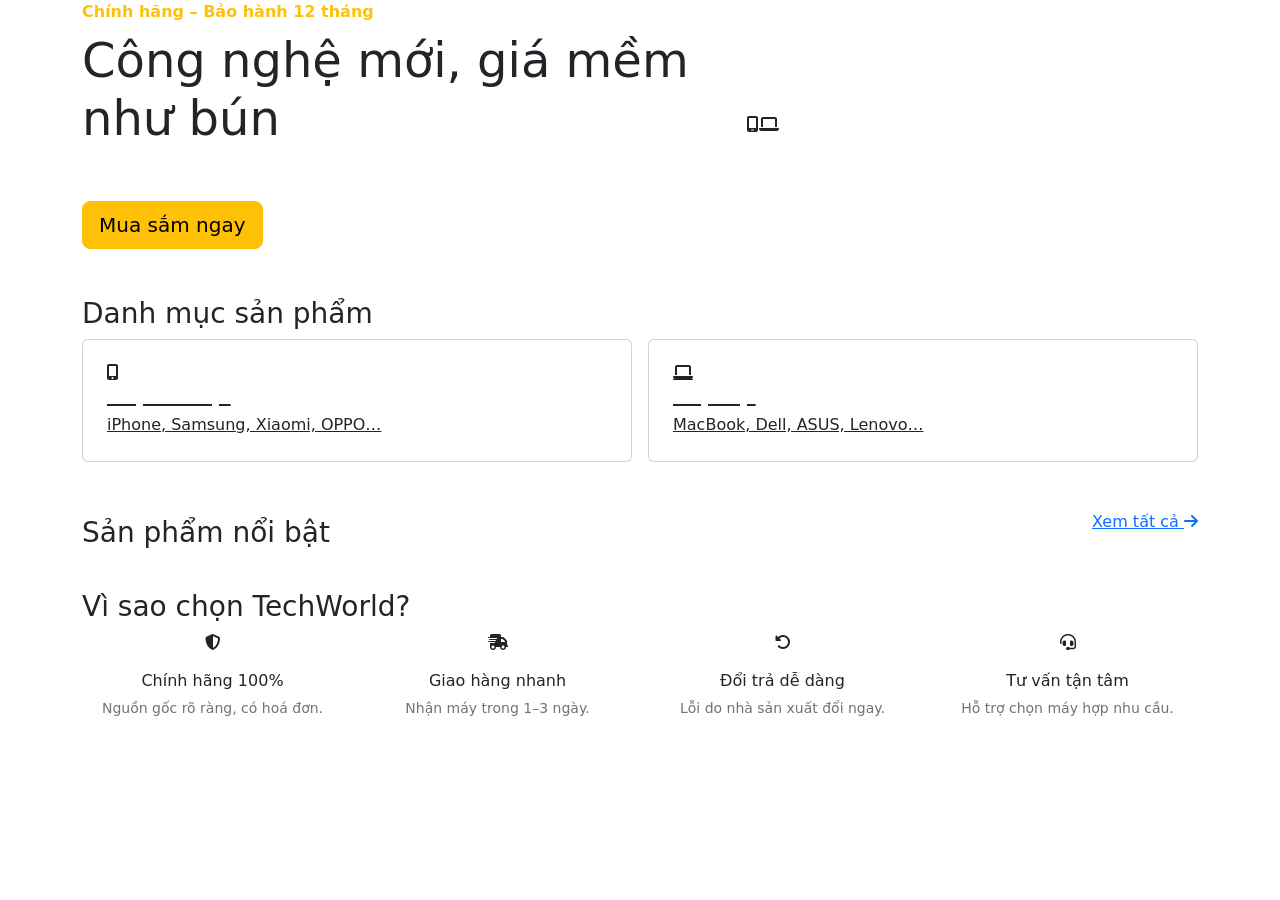
==== commit e49d6a93: "trang chu djdsbvkfjakjv" ====
--- a/index.html
+++ b/index.html
@@ -1,161 +1,80 @@
-
-<!DOCTYPE html>
-<html lang="vi">
-<head>
-    <meta charset="UTF-8">
-    <meta name="viewport" content="width=device-width, initial-scale=1.0">
-    <title>Đăng ký thẻ thành viên</title>
-
-    <link href="https://cdn.jsdelivr.net/npm/bootstrap@5.3.8/dist/css/bootstrap.min.css" rel="stylesheet">
-
-    <style>
-        body {
-            font-family: Arial, sans-serif;
-            padding: 30px;
-        }
-
-        #thongBao {
-            margin-top: 15px;
-            font-size: 20px;
-            font-weight: bold;
-        }
-    </style>
-</head>
-
-<body>
-
-<div class="container">
-    <h1>Đăng ký thẻ thành viên</h1>
-
-    <form id="formGui" novalidate>
-
-        <div class="mb-3">
-            <h3>Họ và Tên</h3>
-            <input type="text" class="form-control" id="Ten"
-                placeholder="Không để trống, tối thiểu 3 ký tự">
-
-            <div class="invalid-feedback">
-                Họ tên phải có ít nhất 3 ký tự.
-            </div>
-        </div>
-
-        <div class="mb-3">
-            <h3>Email</h3>
-            <input type="text" class="form-control" id="Email"
-                placeholder="Nhập email">
-
-            <div class="invalid-feedback">
-                Email không đúng định dạng.
-            </div>
-        </div>
-
-        <div class="mb-3">
-            <h3>Số Điện Thoại</h3>
-            <input type="text" class="form-control" id="sdt"
-                placeholder="Nhập 10 số, bắt đầu bằng 0">
-
-            <div class="invalid-feedback">
-                Số điện thoại phải có 10 số và bắt đầu bằng 0.
-            </div>
-        </div>
-
-        <div class="mb-3">
-            <h3>Số khách thường đi cùng</h3>
-
-            <input type="number" class="form-control"
-                id="soNguoi" min="1" max="20"
-                placeholder="Nhập số người">
-
-            <div class="invalid-feedback">
-                Số người phải từ 1 đến 20.
-            </div>
-        </div>
-
-        <button type="submit" class="btn btn-primary">
-            Gửi đi
-        </button>
-
-    </form>
-
-    <p id="thongBao"></p>
-</div>
-
-<script>
-    // 1. Lấy các phần tử
-    const form = document.querySelector("#formGui");
-    const Ten = document.querySelector("#Ten");
-    const email = document.querySelector("#Email");
-    const oSdt = document.querySelector("#sdt");
-    const soNguoi = document.querySelector("#soNguoi");
-    const thongBao = document.querySelector("#thongBao");
-
-    // 2. Các mẫu kiểm tra
-    const MAU_SDT = /^0\d{9}$/;
-    const MAU_EMAIL = /^[^\s@]+@[^\s@]+\.[^\s@]+$/;
-
-    // 3. Kiểm tra khi nhấn nút gửi
-    form.addEventListener("submit", function(event) {
-
-        event.preventDefault();
-
-        // Xóa thông báo lỗi cũ
-        const inputs = [Ten, email, oSdt, soNguoi];
-
-        inputs.forEach(function(input) {
-            input.classList.remove("is-invalid");
-        });
-
-        thongBao.textContent = "";
-
-        // Kiểm tra họ tên
-        if (Ten.value.trim().length < 3) {
-            Ten.classList.add("is-invalid");
-            thongBao.style.color = "red";
-            thongBao.textContent = "Họ tên không hợp lệ!";
-            Ten.focus();
-            return;
-        }
-
-        // Kiểm tra email
-        if (!MAU_EMAIL.test(email.value.trim())) {
-            email.classList.add("is-invalid");
-            thongBao.style.color = "red";
-            thongBao.textContent = "Email không hợp lệ!";
-            email.focus();
-            return;
-        }
-
-        // Kiểm tra số điện thoại
-        if (!MAU_SDT.test(oSdt.value.trim())) {
-            oSdt.classList.add("is-invalid");
-            thongBao.style.color = "red";
-            thongBao.textContent = "Số điện thoại không hợp lệ!";
-            oSdt.focus();
-            return;
-        }
-
-        // Kiểm tra số người
-        const so = Number(soNguoi.value);
-
-        if (
-            soNguoi.value.trim() === "" ||
-            !Number.isInteger(so) ||
-            so < 1 ||
-            so > 20
-        ) {
-            soNguoi.classList.add("is-invalid");
-            thongBao.style.color = "red";
-            thongBao.textContent = "Số người phải từ 1 đến 20!";
-            soNguoi.focus();
-            return;
-        }
-
-        // Nếu tất cả đều đúng
-        thongBao.style.color = "green";
-        thongBao.textContent = "Thông tin đã gửi đi thành công!";
-
-    });
-</script>
-
-</body>
-</html>
+<!DOCTYPE html>
+<html lang="vi">
+<head>
+  <meta charset="UTF-8">
+  <meta name="viewport" content="width=device-width, initial-scale=1.0">
+  <meta name="description" content="TechWorld bán điện thoại, laptop chính hãng, giá tốt, bảo hành đầy đủ.">
+  <title>TechWorld - Cửa hàng điện thoại và laptop</title>
+  <link rel="preconnect" href="https://fonts.googleapis.com">
+  <link rel="preconnect" href="https://fonts.gstatic.com" crossorigin>
+  <link href="https://fonts.googleapis.com/css2?family=Plus+Jakarta+Sans:wght@300;400;500;600;700;800&amp;display=swap" rel="stylesheet">
+  <link href="https://cdn.jsdelivr.net/npm/bootstrap@5.3.3/dist/css/bootstrap.min.css" rel="stylesheet">
+  <link rel="stylesheet" href="https://cdnjs.cloudflare.com/ajax/libs/font-awesome/6.4.0/css/all.min.css">
+  <link rel="stylesheet" href="css/style.css">
+</head>
+<body data-trang="index">
+  <div id="dauTrang"></div>
+
+  <main>
+    <section class="hero">
+      <div class="container">
+        <div class="row align-items-center g-4">
+          <div class="col-lg-7">
+            <p class="text-warning fw-semibold mb-2">Chính hãng – Bảo hành 12 tháng</p>
+            <h1 class="display-5">Công nghệ mới, giá mềm như bún</h1>
+            <p class="lead text-white-50">Điện thoại và laptop các hãng lớn, giao nhanh, đổi trả dễ dàng.</p>
+            <a href="san-pham.html" class="btn btn-warning btn-lg">Mua sắm ngay</a>
+          </div>
+          <div class="col-lg-5 d-none d-sm-block" aria-hidden="true">
+            <div class="hinh-hero"><i class="fa-solid fa-mobile-screen"></i><i class="fa-solid fa-laptop"></i></div>
+          </div>
+        </div>
+      </div>
+    </section>
+
+    <section class="container py-5">
+      <h2 class="tieu-de-muc h3">Danh mục sản phẩm</h2>
+      <div class="row g-3">
+        <div class="col-md-6">
+          <a href="san-pham.html?loai=phone" class="card the-danh-muc dm-phone p-4 justify-content-between">
+            <i class="fa-solid fa-mobile-screen-button"></i>
+            <div><h3 class="h4 text-white mb-1">Điện thoại</h3><span>iPhone, Samsung, Xiaomi, OPPO…</span></div>
+          </a>
+        </div>
+        <div class="col-md-6">
+          <a href="san-pham.html?loai=laptop" class="card the-danh-muc dm-laptop p-4 justify-content-between">
+            <i class="fa-solid fa-laptop"></i>
+            <div><h3 class="h4 text-white mb-1">Laptop</h3><span>MacBook, Dell, ASUS, Lenovo…</span></div>
+          </a>
+        </div>
+      </div>
+    </section>
+
+    <section class="container pb-4">
+      <div class="d-flex justify-content-between align-items-end">
+        <h2 class="tieu-de-muc h3">Sản phẩm nổi bật</h2>
+        <a href="san-pham.html" class="mb-4">Xem tất cả <i class="fa-solid fa-arrow-right"></i></a>
+      </div>
+      <div class="row g-3" id="spNoiBat"></div>
+    </section>
+
+    <section class="container py-4">
+      <h2 class="tieu-de-muc h3">Vì sao chọn TechWorld?</h2>
+      <div class="row g-4 text-center">
+        <div class="col-6 col-lg-3 o-uu-diem"><i class="fa-solid fa-shield-halved"></i><h3 class="h6 mt-3">Chính hãng 100%</h3><p class="small text-secondary">Nguồn gốc rõ ràng, có hoá đơn.</p></div>
+        <div class="col-6 col-lg-3 o-uu-diem"><i class="fa-solid fa-truck-fast"></i><h3 class="h6 mt-3">Giao hàng nhanh</h3><p class="small text-secondary">Nhận máy trong 1–3 ngày.</p></div>
+        <div class="col-6 col-lg-3 o-uu-diem"><i class="fa-solid fa-rotate-left"></i><h3 class="h6 mt-3">Đổi trả dễ dàng</h3><p class="small text-secondary">Lỗi do nhà sản xuất đổi ngay.</p></div>
+        <div class="col-6 col-lg-3 o-uu-diem"><i class="fa-solid fa-headset"></i><h3 class="h6 mt-3">Tư vấn tận tâm</h3><p class="small text-secondary">Hỗ trợ chọn máy hợp nhu cầu.</p></div>
+      </div>
+    </section>
+  </main>
+
+  <div id="chanTrang"></div>
+
+  <script src="https://cdn.jsdelivr.net/npm/bootstrap@5.3.3/dist/js/bootstrap.bundle.min.js"></script>
+  <script src="js/products.js"></script>
+  <script src="js/cart.js"></script>
+  <script src="js/auth.js"></script>
+  <script src="js/main.js"></script>
+</body>
+</html>
